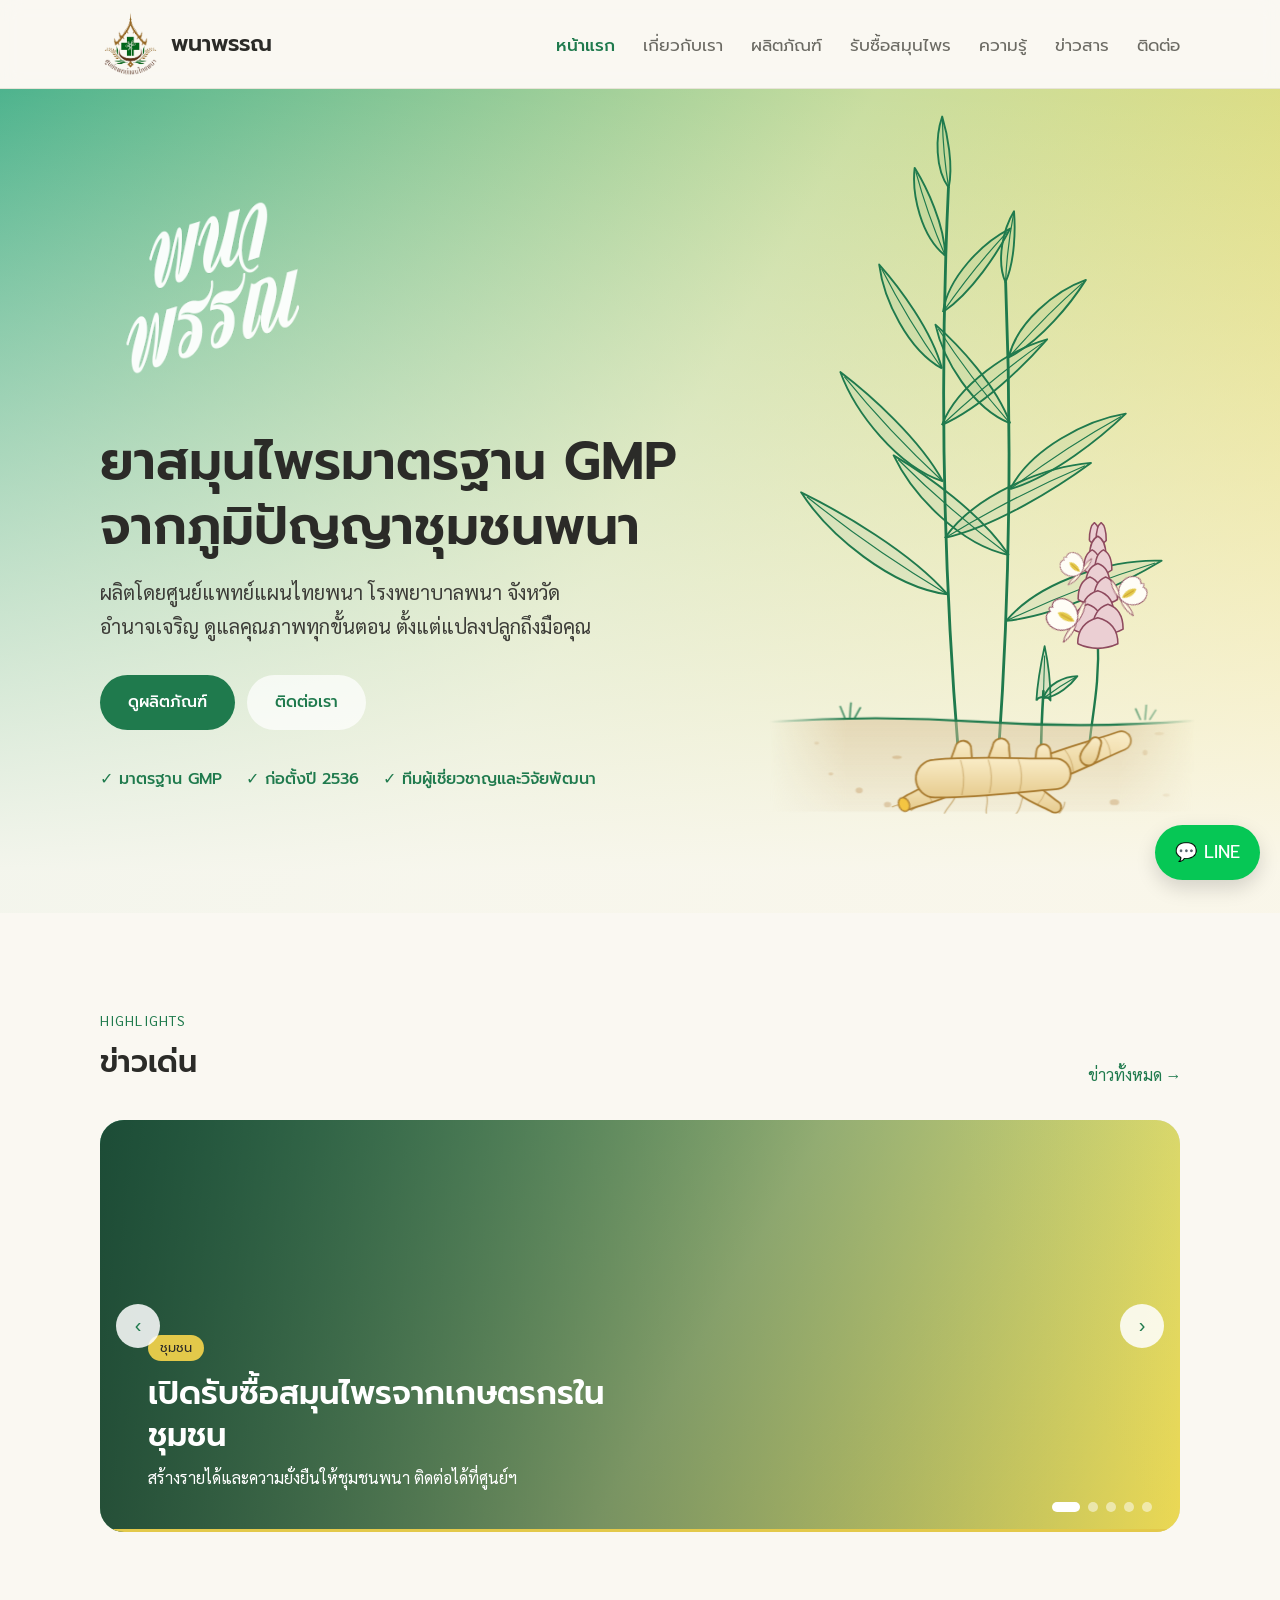
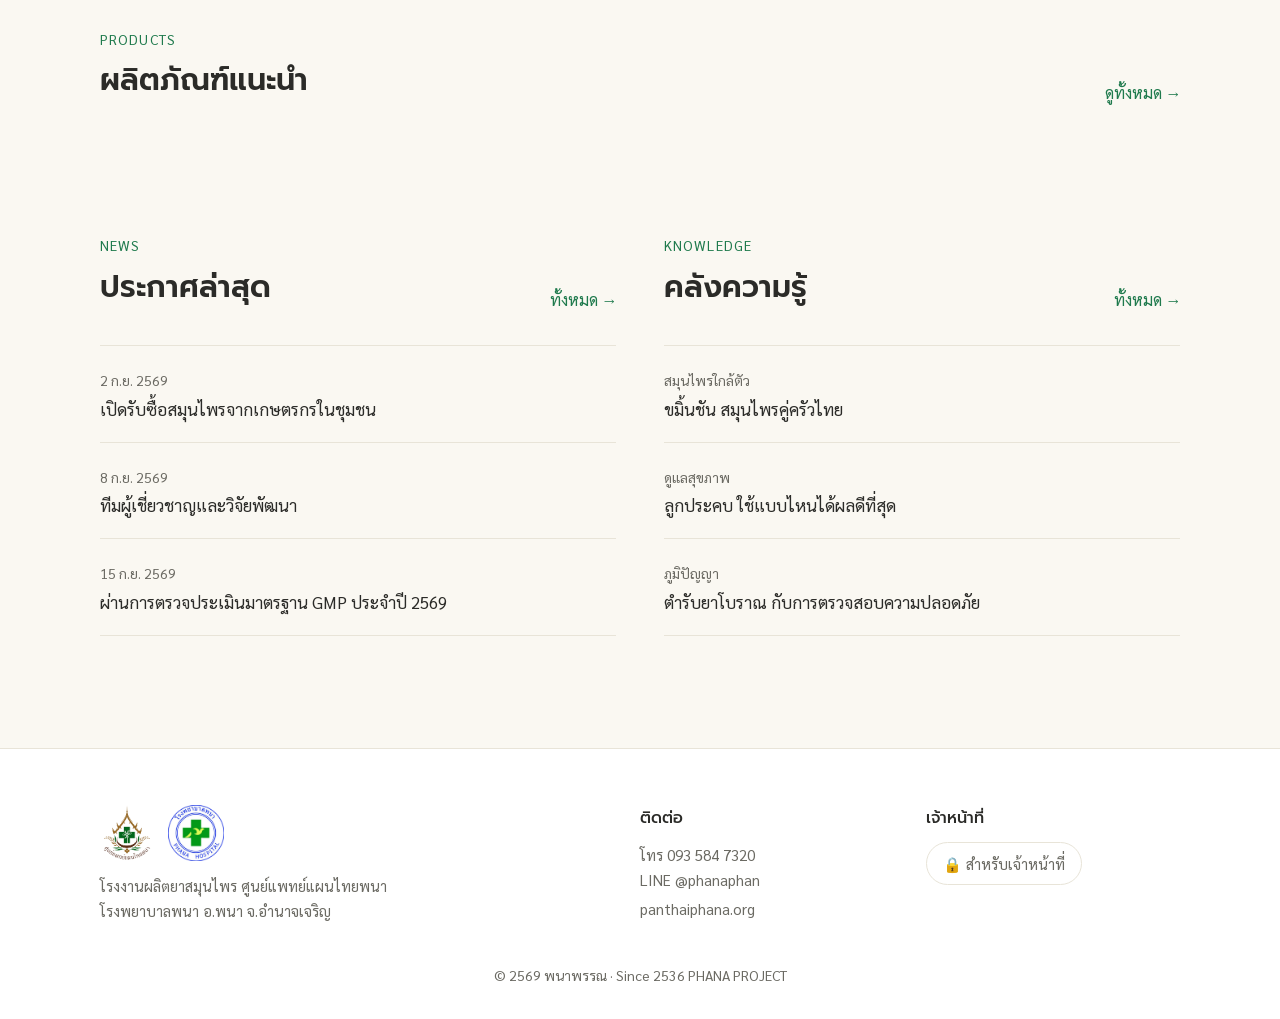
==== index.html @ 1cdf8885 "Farmers page: printable A4 sheet for wanted quantities New wants-sheet.html, linked from the demand " ====
<!doctype html>
<html lang="th">
<head>
<meta charset="utf-8">
<meta name="viewport" content="width=device-width, initial-scale=1">
<title>พนาพรรณ</title>
<meta name="description" content="โรงงานผลิตยาสมุนไพร ศูนย์แพทย์แผนไทยพนา โรงพยาบาลพนา">
<link rel="icon" href="assets/logo-center.png">
<link rel="preconnect" href="https://fonts.googleapis.com">
<link rel="preconnect" href="https://fonts.gstatic.com" crossorigin>
<link href="https://fonts.googleapis.com/css2?family=Prompt:wght@400;500;600&family=Sarabun:wght@400;500&display=swap" rel="stylesheet">
<link rel="stylesheet" href="assets/style.css?v=20261002k">
</head>
<body data-page="index">
<div id="site-header"></div>

<main>
<div class="hero">
  <div class="leaves" id="leaves"></div>
  <div class="wrap">
    <img class="script" src="assets/phanaphan-script.png" alt="พนาพรรณ">
    <h1>ยาสมุนไพร<span class="nw">มาตรฐาน GMP</span><br>จากภูมิปัญญา<span class="nw">ชุมชนพนา</span></h1>
    <p>ผลิตโดยศูนย์แพทย์แผนไทยพนา โรงพยาบาลพนา จังหวัดอำนาจเจริญ ดูแลคุณภาพทุกขั้นตอน ตั้งแต่แปลงปลูกถึงมือคุณ</p>
    <div class="actions">
      <a class="btn btn-primary" href="products.html">ดูผลิตภัณฑ์</a>
      <a class="btn btn-ghost" href="contact.html">ติดต่อเรา</a>
    </div>
    <ul class="badges">
      <li>✓ มาตรฐาน GMP</li>
      <li>✓ ก่อตั้งปี 2536</li>
      <li>✓ ทีมผู้เชี่ยวชาญและวิจัยพัฒนา</li>
    </ul>
  </div>
</div>

<div class="wrap">
  <section class="reveal">
    <div class="head">
      <div><div class="eyebrow">HIGHLIGHTS</div><h2>ข่าวเด่น</h2></div>
      <a href="news.html">ข่าวทั้งหมด →</a>
    </div>
    <div class="slider" id="slider">
      <button class="s-nav s-prev" aria-label="ก่อนหน้า">‹</button>
      <button class="s-nav s-next" aria-label="ถัดไป">›</button>
      <div class="dots"></div>
      <div class="progress"></div>
    </div>
  </section>

  <section class="reveal">
    <div class="head">
      <div><div class="eyebrow">PRODUCTS</div><h2>ผลิตภัณฑ์แนะนำ</h2></div>
      <a href="products.html">ดูทั้งหมด →</a>
    </div>
    <div class="grid" id="featured"></div>
  </section>

  <section class="reveal">
    <div class="two">
      <div>
        <div class="head"><div><div class="eyebrow">NEWS</div><h2>ประกาศล่าสุด</h2></div><a href="news.html">ทั้งหมด →</a></div>
        <ul class="list" id="home-news"></ul>
      </div>
      <div>
        <div class="head"><div><div class="eyebrow">KNOWLEDGE</div><h2>คลังความรู้</h2></div><a href="knowledge.html">ทั้งหมด →</a></div>
        <ul class="list" id="home-knowledge"></ul>
      </div>
    </div>
  </section>
</div>
</main>

<div id="site-footer"></div>
<script src="assets/data.js?v=20261002k"></script>
<script src="assets/plai.js?v=20261002k"></script>
<script src="assets/main.js?v=20261002k"></script>
</body>
</html>
---- assets/style.css ----
:root {
  --bg: #FAF8F2;
  --surface: #FFFFFF;
  --text: #2B2B28;
  --muted: #6B6A63;
  --green: #1F7A4D;
  --green-soft: #E6F1EA;
  --gold: #E3C94A;
  --line: #E8E4D8;
  --radius: 16px;
}
* { box-sizing: border-box; }
html { scroll-behavior: smooth; }
body {
  margin: 0; background: var(--bg); color: var(--text);
  font: 18px/1.7 "Sarabun", sans-serif;
}
h1, h2, h3, .brand, .btn, nav a { font-family: "Prompt", sans-serif; }
a { color: inherit; text-decoration: none; }
img { max-width: 100%; display: block; }
.wrap { max-width: 1120px; margin: 0 auto; padding: 0 20px; }

/* Header */
header {
  position: sticky; top: 0; z-index: 20;
  background: rgba(250, 248, 242, .85); backdrop-filter: blur(10px);
  border-bottom: 1px solid var(--line);
}
.bar { display: flex; align-items: center; justify-content: space-between; height: 88px; }
.brand { display: flex; align-items: center; gap: 10px; font-weight: 600; font-size: 22px; }
.brand img { height: 64px; width: auto; }
nav ul { display: flex; gap: 28px; list-style: none; margin: 0; padding: 0; }
nav a { font-size: 17px; color: var(--muted); transition: color .2s; }
nav a:hover { color: var(--green); }
.menu-btn { display: none; background: none; border: 0; font-size: 26px; cursor: pointer; color: var(--text); }

/* Hero */
.hero {
  position: relative; overflow: hidden;
  background: linear-gradient(120deg, #2FA67A 0%, #BFD78E 50%, #EFD84E 100%);
}
.hero::after {
  content: ""; position: absolute; inset: 0;
  background: linear-gradient(180deg, rgba(255,255,255,.15), rgba(250,248,242,.95) 95%);
}
.hero .wrap { position: relative; z-index: 2; padding-top: 96px; padding-bottom: 120px; }
.script { width: 220px; filter: invert(1) brightness(2); opacity: .95; margin-bottom: 24px; }
.hero h1 { font-size: clamp(32px, 5vw, 52px); line-height: 1.25; margin: 0 0 16px; font-weight: 600; }
.hero p { font-size: 20px; color: #3D3D38; max-width: 520px; margin: 0 0 32px; }
.actions { display: flex; gap: 12px; flex-wrap: wrap; }
.btn {
  display: inline-block; padding: 14px 28px; border-radius: 999px;
  font-size: 16px; font-weight: 500; transition: transform .2s, box-shadow .2s;
}
.btn:hover { transform: translateY(-2px); box-shadow: 0 8px 20px rgba(31,122,77,.2); }
.btn-primary { background: var(--green); color: #fff; }
.btn-ghost { background: rgba(255,255,255,.7); color: var(--green); }

.badges { list-style: none; display: flex; flex-wrap: wrap; gap: 10px 24px; margin: 36px 0 0; padding: 0; color: var(--green); font-family: "Prompt", sans-serif; font-weight: 500; font-size: 16px; }

/* Growing plai plant */
.leaves { position: absolute; z-index: 1; pointer-events: none; right: 3%; bottom: 0; top: 4%; width: min(46%, 520px); }
.leaves svg { width: 100%; height: 100%; overflow: visible; }
.draw path, .draw ellipse { stroke-dasharray: 1; stroke-dashoffset: 1; animation: draw var(--t) ease-out var(--d) forwards; }
.leafy path:first-child { fill-opacity: 0; animation: draw var(--t) ease-out var(--d) forwards, fillin .8s ease var(--d) forwards; }
.draw ellipse { fill-opacity: 0; animation: draw var(--t) ease-out var(--d) forwards, fillin .6s ease calc(var(--d) + .3s) forwards; }
.bloom { opacity: 0; transform-box: fill-box; transform-origin: 50% 100%; animation: bloom var(--t) cubic-bezier(.3,1.6,.5,1) var(--d) forwards; }
.fade { opacity: 0; animation: fadein var(--t) ease var(--d) forwards; }
@keyframes fadein { to { opacity: 1; } }
@keyframes draw { to { stroke-dashoffset: 0; } }
@keyframes fillin { to { fill-opacity: 1; } }
@keyframes bloom { from { opacity: 0; transform: scale(.2); } to { opacity: 1; transform: scale(1); } }
.sway { transform-box: fill-box; transform-origin: 50% 100%; animation: sway 6s ease-in-out 7.5s infinite; }
@keyframes sway { 0%, 100% { transform: rotate(0deg); } 50% { transform: rotate(1.4deg); } }
.falling path { opacity: 0; transform-box: fill-box; transform-origin: center; animation: fall 12s ease-in var(--dly) infinite; }
@keyframes fall {
  0% { opacity: 0; transform: translate(200px, 160px) rotate(0deg); }
  8% { opacity: 1; }
  55% { opacity: .9; }
  65%, 100% { opacity: 0; transform: translate(calc(200px + var(--x)), 530px) rotate(220deg); }
}
.hero .leaves { top: 2%; bottom: 12%; }
.page-hero .leaves { top: 8%; bottom: 0; width: 220px; right: 4%; }

/* Sections */
section { padding: 96px 0 0; }
.head { display: flex; justify-content: space-between; align-items: end; margin-bottom: 32px; gap: 16px; }
.head h2 { font-size: 30px; margin: 0; font-weight: 600; }
.head a { color: var(--green); font-size: 16px; white-space: nowrap; }
.eyebrow { color: var(--green); font-size: 14px; letter-spacing: .08em; margin-bottom: 4px; }
.period { display: flex; flex-wrap: wrap; gap: 8px; margin-top: 14px; font-family: "Prompt", sans-serif; }
.period span { padding: 6px 18px; border-radius: 999px; font-size: 17px; font-weight: 500; }
.period span:empty { display: none; }
.period .yr { background: var(--green); color: #fff; box-shadow: 0 4px 12px rgba(31,122,77,.22); }
.period .upd { background: #FBF3CC; color: #5A4D0C; }

.grid { display: grid; grid-template-columns: repeat(3, 1fr); gap: 24px; }
.card {
  background: var(--surface); border: 1px solid var(--line); border-radius: var(--radius);
  overflow: hidden; transition: transform .25s, box-shadow .25s;
}
.card:hover { transform: translateY(-4px); box-shadow: 0 16px 32px rgba(0,0,0,.06); }
.thumb { aspect-ratio: 4/3; display: grid; place-items: center; font-size: 56px; }
.card .body { padding: 20px 22px 24px; }
.tag { font-size: 13px; color: var(--green); background: var(--green-soft); padding: 2px 10px; border-radius: 999px; }
.card h3 { font-size: 19px; margin: 10px 0 4px; font-weight: 500; }
.card p { margin: 0; color: var(--muted); font-size: 16px; }
.price { margin-top: 12px; font-family: "Prompt", sans-serif; color: var(--green); font-size: 20px; font-weight: 600; }

.two { display: grid; grid-template-columns: 1fr 1fr; gap: 48px; }
.list { list-style: none; margin: 0; padding: 0; }
.list li { padding: 18px 0; border-bottom: 1px solid var(--line); }
.list li:first-child { border-top: 1px solid var(--line); }
.list small { color: var(--muted); font-size: 14px; }
.list a { display: block; font-size: 17px; transition: color .2s; }
.list a:hover { color: var(--green); }

/* Footer */
footer { margin-top: 112px; background: var(--surface); border-top: 1px solid var(--line); padding: 56px 0 32px; }
.foot { display: grid; grid-template-columns: 2fr 1fr 1fr; gap: 32px; }
.foot .logos { display: flex; gap: 14px; align-items: center; margin-bottom: 12px; }
.foot .logos img { height: 56px; width: auto; }
.foot h4 { font-family: "Prompt", sans-serif; font-weight: 500; margin: 0 0 10px; font-size: 16px; }
.foot p, .foot a { color: var(--muted); font-size: 15px; margin: 0; }
.staff { display: inline-block; margin-top: 10px; padding: 8px 16px; border: 1px solid var(--line); border-radius: 999px; }
.staff:hover { border-color: var(--green); color: var(--green); }
.copy { margin-top: 40px; font-size: 14px; color: var(--muted); text-align: center; }

.line-fab {
  position: fixed; right: 20px; bottom: 20px; z-index: 30;
  background: #06C755; color: #fff; font-family: "Prompt", sans-serif;
  padding: 12px 20px; border-radius: 999px; box-shadow: 0 8px 20px rgba(0,0,0,.15);
}

header.scrolled { box-shadow: 0 4px 20px rgba(0,0,0,.06); }

/* News slider */
.slider { position: relative; border-radius: 24px; overflow: hidden; aspect-ratio: 21/8; min-height: 320px; background: #ddd; }
.slide {
  position: absolute; inset: 0; opacity: 0; transition: opacity .9s ease;
  background-size: cover; background-position: center; display: flex; align-items: flex-end;
}
.slide.active { opacity: 1; }
.slide.active .bg { transform: scale(1.08); }
.slide .bg { position: absolute; inset: 0; background-size: cover; background-position: center; transition: transform 7s ease-out; }
.slide::after { content: ""; position: absolute; inset: 0; background: linear-gradient(90deg, rgba(20,50,35,.78) 0%, rgba(20,50,35,.35) 55%, transparent 100%); }
.slide .txt { position: relative; z-index: 2; color: #fff; padding: 40px 48px; max-width: 560px; }
/* Slide with a photo: the whole photo is shown (never cropped) on the right,
   over a blurred copy of itself that fills the rest of the banner. */
.slide.has-pic { background: #1E3B2C; }
.slide.has-pic .bg { inset: -40px; filter: blur(26px) brightness(.75); }
.slide.has-pic::after { background: linear-gradient(90deg, rgba(20,50,35,.82) 0%, rgba(20,50,35,.55) 38%, rgba(20,50,35,.1) 70%, transparent 100%); }
.slide .ph { position: absolute; z-index: 1; inset: 0 0 0 44%; background: center / contain no-repeat; }
.slide.has-pic .txt { max-width: 46%; }
.slide .txt > * { opacity: 0; transform: translateY(16px); transition: opacity .6s .3s, transform .6s .3s; }
.slide.active .txt > * { opacity: 1; transform: none; }
.slide .txt small { display: inline-block; background: var(--gold); color: #2B2B28; padding: 2px 12px; border-radius: 999px; font-size: 13px; font-family: "Prompt", sans-serif; }
.slide h3 { font-family: "Prompt", sans-serif; font-size: clamp(22px, 3vw, 32px); font-weight: 600; margin: 12px 0 8px; line-height: 1.3; }
.slide p { margin: 0; opacity: .9; font-size: 16px; }
.s-nav {
  position: absolute; top: 50%; transform: translateY(-50%); z-index: 3;
  width: 44px; height: 44px; border-radius: 50%; border: 0; cursor: pointer;
  background: rgba(255,255,255,.85); color: var(--green); font-size: 20px; transition: background .2s;
}
.s-nav:hover { background: #fff; }
.s-prev { left: 16px; } .s-next { right: 16px; }
.dots { position: absolute; bottom: 20px; right: 28px; z-index: 3; display: flex; gap: 8px; }
.dots button { width: 10px; height: 10px; border-radius: 999px; border: 0; background: rgba(255,255,255,.5); cursor: pointer; transition: width .3s, background .3s; padding: 0; }
.dots button.on { width: 28px; background: #fff; }
.progress { position: absolute; left: 0; bottom: 0; height: 3px; background: var(--gold); z-index: 3; width: 0; }
.progress.run { width: 100%; transition: width 6s linear; }

/* Card tilt */
.card { transform-style: preserve-3d; will-change: transform; }
.thumb span { display: inline-block; transition: transform .4s; }
.card:hover .thumb span { transform: scale(1.2) rotate(-8deg); }

/* Reveal on scroll */
.reveal { opacity: 0; transform: translateY(24px); transition: opacity .7s, transform .7s; }
.reveal.in { opacity: 1; transform: none; }

@media (max-width: 860px) {
  nav ul {
    display: none; position: absolute; top: 88px; left: 0; right: 0;
    flex-direction: column; gap: 0; background: var(--bg); border-bottom: 1px solid var(--line);
  }
  nav ul.open { display: flex; }
  nav li a { display: block; padding: 14px 20px; }
  .menu-btn { display: block; }
  .grid, .two, .foot { grid-template-columns: 1fr; }
  .slider { aspect-ratio: auto; height: 380px; }
  .slide .txt { padding: 28px 24px 56px; }
  .slider:has(.has-pic) { height: 480px; }
  .slide .ph { inset: 0 0 46% 0; }
  .slide.has-pic .txt { max-width: none; }
  .slide.has-pic::after { background: linear-gradient(0deg, rgba(20,50,35,.9) 0%, rgba(20,50,35,.7) 42%, transparent 62%); }
  .s-nav { display: none; }
  .hero .wrap { padding-top: 64px; padding-bottom: 96px; }
  section { padding-top: 72px; }
}
@media (prefers-reduced-motion: reduce) {
  .draw path, .draw ellipse, .leafy path:first-child, .bloom, .sway, .fade, .falling path { animation: none; stroke-dashoffset: 0; fill-opacity: 1; opacity: 1; transform: none; }
  .falling { display: none; }
  .reveal { opacity: 1; transform: none; }
}

/* ---------- Shared additions for inner pages ---------- */
nav a.active { color: var(--green); font-weight: 500; }
main { min-height: 50vh; }

.page-hero {
  position: relative; overflow: hidden;
  background: linear-gradient(120deg, #2FA67A 0%, #BFD78E 55%, #EFD84E 100%);
}
.page-hero::after { content: ""; position: absolute; inset: 0; background: linear-gradient(180deg, rgba(255,255,255,.2), rgba(250,248,242,.96) 100%); }
.page-hero .wrap { position: relative; z-index: 2; padding: 72px 20px 56px; }
.page-hero h1 { font-size: clamp(30px, 4.5vw, 44px); margin: 4px 0 8px; font-weight: 600; }
.page-hero p { margin: 0; color: #3D3D38; max-width: 620px; font-size: 19px; }
.crumb { font-size: 15px; color: var(--green); }
.crumb a:hover { text-decoration: underline; }

/* Filters */
.tools { display: flex; flex-wrap: wrap; gap: 12px; align-items: center; justify-content: space-between; margin-bottom: 28px; }
.chips { display: flex; flex-wrap: wrap; gap: 8px; }
.chip {
  border: 1px solid var(--line); background: var(--surface); color: var(--text);
  padding: 8px 18px; border-radius: 999px; font: 500 15px "Prompt", sans-serif; cursor: pointer; transition: all .2s;
}
.chip:hover { border-color: var(--green); color: var(--green); }
.chip.on { background: var(--green); border-color: var(--green); color: #fff; }
.search {
  flex: 0 1 300px; border: 1px solid var(--line); background: var(--surface); border-radius: 999px;
  padding: 10px 18px; font: 16px "Sarabun", sans-serif; color: var(--text); outline: none;
}
.search:focus { border-color: var(--green); box-shadow: 0 0 0 3px var(--green-soft); }
.empty { text-align: center; color: var(--muted); padding: 48px 0; }
.card { cursor: pointer; }
.card .more { margin-top: 10px; font-size: 15px; color: var(--green); font-family: "Prompt", sans-serif; }
.row-between { display: flex; justify-content: space-between; align-items: end; }

/* Modal */
.modal { position: fixed; inset: 0; z-index: 50; display: grid; place-items: center; padding: 20px; background: rgba(20,30,25,.45); opacity: 0; pointer-events: none; transition: opacity .25s; }
.modal.open { opacity: 1; pointer-events: auto; }
.modal .box { background: var(--surface); border-radius: 20px; max-width: 560px; width: 100%; max-height: 90vh; overflow: auto; transform: translateY(20px) scale(.97); transition: transform .3s; }
.modal.open .box { transform: none; }
.modal .thumb { aspect-ratio: 16/7; font-size: 72px; }
.modal .body { padding: 24px 28px 28px; }
.modal h3 { font-size: 26px; margin: 10px 0 4px; }
.modal dl { margin: 18px 0 0; }
.modal dt { font-family: "Prompt", sans-serif; font-weight: 500; color: var(--green); font-size: 15px; margin-top: 14px; }
.modal dd { margin: 2px 0 0; font-size: 16px; }
.modal .box { position: relative; }
.modal .close { position: absolute; top: 12px; right: 12px; z-index: 1; width: 40px; height: 40px; border-radius: 50%; border: 0; background: rgba(255,255,255,.9); font-size: 20px; cursor: pointer; }

/* News / article cards */
.post { display: grid; grid-template-columns: 200px 1fr; gap: 24px; padding: 24px 0; border-bottom: 1px solid var(--line); }
.post:first-child { border-top: 1px solid var(--line); }
.post .pic { border-radius: 12px; aspect-ratio: 4/3; background-size: cover; background-position: center; display: grid; place-items: center; font-size: 44px; }
.post h3 { font-family: "Prompt", sans-serif; font-weight: 500; font-size: 21px; margin: 6px 0; line-height: 1.4; transition: color .2s; }
.post:hover h3 { color: var(--green); }
.post p { margin: 0; color: var(--muted); font-size: 16px; }
.meta { font-size: 14px; color: var(--muted); display: flex; gap: 10px; align-items: center; flex-wrap: wrap; }

.article { max-width: 720px; margin: 0 auto; }
.article .cover { border-radius: 20px; aspect-ratio: 16/8; background-size: cover; background-position: center; margin-bottom: 32px; display: grid; place-items: center; font-size: 80px; }
.article p { font-size: 19px; margin: 0 0 20px; }
.article .gallery { margin-bottom: 32px; }

/* Picture sets (news, articles, history): 1, 2 or 3 pictures */
.gallery { display: grid; gap: 10px; grid-template-columns: repeat(var(--n, 1), minmax(0, 1fr)); }
.gallery.g2 { --n: 2; }
.gallery.g3 { --n: 3; }
.gallery a { position: relative; aspect-ratio: 3/2; overflow: hidden; border-radius: 14px; background: #E9E6DC center / cover; cursor: zoom-in; box-shadow: 0 4px 16px rgba(0,0,0,.06); }
.gallery a::before { content: ""; position: absolute; inset: -30px; background: inherit; filter: blur(22px) brightness(.9); }
.gallery img { position: relative; width: 100%; height: 100%; object-fit: contain; }
.back { display: inline-block; margin-top: 24px; color: var(--green); font-family: "Prompt", sans-serif; }

/* About */
.lead { font-size: 21px; max-width: 760px; }
.values { display: grid; grid-template-columns: repeat(3, 1fr); gap: 24px; }
.value { background: var(--surface); border: 1px solid var(--line); border-radius: var(--radius); padding: 28px; }
.value .ic { width: 52px; height: 52px; border-radius: 14px; background: var(--green-soft); display: grid; place-items: center; font-size: 26px; margin-bottom: 14px; }
.value h3 { font-size: 20px; margin: 0 0 6px; font-weight: 500; }
.value p { margin: 0; color: var(--muted); font-size: 16px; }
.timeline { list-style: none; margin: 0; padding: 0 0 0 28px; border-left: 2px solid var(--green-soft); }
.timeline li { position: relative; padding: 0 0 36px 8px; display: grid; grid-template-columns: 260px minmax(0, 1fr); gap: 4px 36px; align-items: start; }
.timeline li::before { content: ""; position: absolute; left: -37px; top: 6px; width: 16px; height: 16px; border-radius: 50%; background: var(--surface); border: 3px solid var(--green); }
.timeline b { font-family: "Prompt", sans-serif; color: var(--green); font-size: 20px; line-height: 1.45; }
.timeline p { margin: 2px 0 0; }
.timeline .gallery { margin-top: 14px; }
.timeline .gallery.g1 { max-width: 460px; }
.split { display: grid; grid-template-columns: 1fr 1fr; gap: 48px; align-items: center; }
.split img { border-radius: 20px; }

/* Contact */
.contact-grid { display: grid; grid-template-columns: repeat(2, 1fr); gap: 20px; }
.info { background: var(--surface); border: 1px solid var(--line); border-radius: var(--radius); padding: 24px; display: flex; gap: 16px; align-items: flex-start; transition: border-color .2s, transform .2s; }
a.info:hover { border-color: var(--green); transform: translateY(-2px); }
.info .ic { flex: none; width: 48px; height: 48px; border-radius: 12px; background: var(--green-soft); display: grid; place-items: center; font-size: 22px; }
.info h3 { margin: 0 0 2px; font-size: 17px; font-weight: 500; }
.info p { margin: 0; color: var(--muted); font-size: 16px; }
.map { width: 100%; height: 380px; border: 0; border-radius: 20px; margin-top: 24px; background: var(--line); }

@media (max-width: 860px) {
  .values, .contact-grid, .split, .timeline li { grid-template-columns: 1fr; }
  .gallery.g3 { --n: 2; }
  .gallery.g3 a:first-child { grid-column: 1 / -1; }
  .post { grid-template-columns: 110px 1fr; gap: 16px; }
  .post h3 { font-size: 18px; }
  .post p { display: none; }
  .search { flex: 1 1 100%; }
  .page-hero .wrap { padding: 48px 20px 40px; }
}
.page-hero + .wrap > section:first-child { padding-top: 48px; }
.nw { white-space: nowrap; }
@media (max-width: 860px) {
  .line-fab { width: 56px; height: 56px; padding: 0; display: grid; place-items: center; font-size: 26px; right: 16px; bottom: 88px; }
  .line-fab span { display: none; }
}
@media (max-width: 860px) {
  .hero .leaves { width: 75%; right: -14%; opacity: .3; }
  .page-hero .leaves { width: 130px; right: 0; opacity: .5; }
}

/* Farmers page */
.updated { margin-top: 16px; display: inline-block; background: rgba(255,255,255,.75); padding: 6px 16px; border-radius: 999px; font-size: 15px; color: var(--green); }
.chip small { font-size: 12px; opacity: .8; }
.only-open { display: inline-flex; gap: 8px; align-items: center; margin: -12px 0 16px; font-size: 16px; color: var(--muted); cursor: pointer; }
.only-open input { width: 18px; height: 18px; accent-color: var(--green); }
.table-wrap { background: var(--surface); border: 1px solid var(--line); border-radius: var(--radius); overflow: hidden; }
.herbs { width: 100%; border-collapse: collapse; font-size: 16px; }
.herbs th { background: var(--green-soft); color: var(--green); font: 500 15px "Prompt", sans-serif; text-align: left; padding: 12px 16px; }
.herbs td { padding: 11px 16px; border-top: 1px solid var(--line); }
.herbs tbody tr:hover { background: #FBFAF5; }
.herbs .num { text-align: right; font-variant-numeric: tabular-nums; }
.herbs td.a { color: var(--green); font-weight: 500; }
.herbs td:first-child { color: var(--muted); font-size: 14px; }
.herbs tr.closed td { color: #A9A79E; }
.status { font-size: 13px; padding: 2px 10px; border-radius: 999px; white-space: nowrap; }
.status.on { background: var(--green-soft); color: var(--green); }
.status.off { background: #F6E6E6; color: #A34A4A; }
.note { color: var(--muted); font-size: 15px; margin: 14px 0 0; }
.steps { list-style: none; margin: 0; padding: 0; display: grid; grid-template-columns: repeat(5, 1fr); gap: 20px; counter-reset: s; }
.steps li { background: var(--surface); border: 1px solid var(--line); border-radius: var(--radius); padding: 24px; position: relative; counter-increment: s; }
.steps li::after { content: counter(s); position: absolute; top: 18px; right: 20px; font: 600 28px "Prompt", sans-serif; color: var(--green-soft); }
.steps .ic { width: 52px; height: 52px; border-radius: 14px; background: var(--green-soft); display: grid; place-items: center; font-size: 26px; margin-bottom: 14px; }
.steps h3 { font-size: 18px; margin: 0 0 4px; font-weight: 500; }
.steps p { margin: 0; color: var(--muted); font-size: 15px; }
.checks { list-style: none; padding: 0; margin: 0; display: grid; grid-template-columns: 1fr 1fr; gap: 12px 32px; }
.checks li { padding-left: 32px; position: relative; }
.checks li::before { content: "✓"; position: absolute; left: 0; top: 1px; width: 22px; height: 22px; border-radius: 50%; background: var(--green); color: #fff; font-size: 13px; display: grid; place-items: center; }
.cta { background: linear-gradient(120deg, #2FA67A, #BFD78E 60%, #EFD84E); border-radius: 24px; padding: 40px 48px; display: flex; justify-content: space-between; align-items: center; gap: 24px; flex-wrap: wrap; }
.cta h2 { margin: 0 0 4px; font-size: 28px; }
.cta p { margin: 0; color: #3D3D38; }
.btn-line { background: #06C755; color: #fff; }

@media (max-width: 860px) {
  .steps, .checks { grid-template-columns: 1fr; }
  .cta { padding: 28px 24px; }
  .table-wrap { background: none; border: 0; overflow: visible; }
  .herbs thead { display: none; }
  .herbs, .herbs tbody { display: block; }
  .herbs tr { display: grid; grid-template-columns: 1fr 1fr 1fr; gap: 4px 12px; background: var(--surface); border: 1px solid var(--line); border-radius: var(--radius); padding: 16px; margin-bottom: 12px; }
  .herbs td { border: 0; padding: 0; }
  .herbs td.name { grid-column: 1 / 3; grid-row: 1; font: 500 18px "Prompt", sans-serif; }
  .herbs td:first-child { grid-column: 3; grid-row: 2; display: none; }
  .herbs td:nth-child(3) { display: none; }
  .herbs td:last-child { grid-column: 3; grid-row: 1; text-align: right; }
  .herbs td.num { text-align: left; margin-top: 6px; }
  .herbs td.num::before { content: attr(data-l); display: block; font-size: 13px; color: var(--muted); font-weight: 400; }
  .wants tr { grid-template-columns: 1fr auto; }
  .wants td.name { grid-column: 1; }
  .wants td.num { display: block; grid-column: 2; grid-row: 1; text-align: right; margin: 0; }
  .wants td.num::before { display: none; }
  .wants td.num.total { grid-column: 1 / -1; grid-row: 2; text-align: left; }
  .wants td.num.total:not(:empty)::before { display: inline; content: 'ต้องการทั้งปี '; font-size: inherit; color: inherit; }
  .wants td:last-child { grid-column: 1 / -1; grid-row: 3; text-align: left; }
}
.wants td.num b { color: var(--green); font-weight: 500; }
.wants td.num small, .wants td:last-child { color: var(--muted); font-size: 14px; }
.wants tr.closed td.num { color: #A9A79E; }
.wants .total, .wants td.total small { color: #A9A79E; font-size: 15px; font-weight: 400; }
.map-btn { margin-top: 24px; }

.tools-2 { align-items: center; margin: -12px 0 16px; gap: 12px; flex-wrap: wrap; }
.tools-2 .only-open { margin: 0; }
#w-section .head { flex-wrap: wrap; }
.print-link { border: 1px solid var(--line); background: var(--surface); padding: 10px 20px; font-size: 15px; }

/* Products page: featured banner + drug table */
.feature { position: relative; margin: 8px 0 -24px; background: linear-gradient(120deg, #E6F1EA, #FBF6DF); border: 1px solid var(--line); border-radius: 24px; overflow: hidden; }
.fslide { display: none; grid-template-columns: 180px 1fr; gap: 28px; align-items: center; padding: 22px 32px; }
.fslide.active { display: grid; animation: fadeIn .5s; }
@keyframes fadeIn { from { opacity: 0; } to { opacity: 1; } }
.fpic { aspect-ratio: 1; border-radius: 16px; display: grid; place-items: center; font-size: 72px; box-shadow: 0 10px 30px rgba(0,0,0,.08); }
.ftxt small { color: #9A7B12; font-family: "Prompt", sans-serif; font-size: 15px; }
.ftxt h2 { font-size: 28px; margin: 4px 0 2px; font-weight: 600; }
.ftxt .trade { color: var(--green); font-family: "Prompt", sans-serif; }
.ftxt p { color: var(--muted); margin: 6px 0 0; font-size: 16px; }
.fbuy { display: flex; align-items: center; gap: 14px; flex-wrap: wrap; margin-top: 10px; color: var(--muted); font-size: 16px; }
.fbuy .price { margin: 0; font-size: 26px; }
.fbuy .btn { margin-left: auto; }
.feature .dots { bottom: 14px; right: 24px; }
.feature .dots button { background: rgba(31,122,77,.25); }
.feature .dots button.on { background: var(--green); }
.filters { display: grid; gap: 10px; margin-bottom: 20px; }
.f-row { display: flex; gap: 12px; align-items: center; flex-wrap: wrap; }
.f-label { font-family: "Prompt", sans-serif; font-size: 15px; color: var(--muted); min-width: 72px; }
.d-tools { margin: 0 0 10px; }
.d-tools .search { flex: 1 1 320px; max-width: 460px; }
.d-count { color: var(--muted); font-size: 14px; margin-bottom: 8px; }
.drug-wrap { overflow-x: auto; -webkit-overflow-scrolling: touch; }
.drugs { border-collapse: separate; border-spacing: 0; font-size: 15px; min-width: 1500px; width: 100%; }
.drugs th { background: var(--green-soft); color: var(--green); font: 500 14px "Prompt", sans-serif; text-align: left; padding: 11px 12px; white-space: nowrap; }
.drugs td { padding: 10px 12px; border-top: 1px solid var(--line); vertical-align: top; background: var(--surface); }
.drugs tbody tr { cursor: pointer; }
.drugs tbody tr:hover td, .drugs tbody tr:focus td { background: #F4F8F2; }
.drugs tbody tr:focus { outline: none; }
.drugs .n { color: var(--muted); font-size: 13px; }
.drugs .num { text-align: right; white-space: nowrap; color: var(--green); font-weight: 500; font-variant-numeric: tabular-nums; }
.drugs .name { position: sticky; left: 0; z-index: 1; min-width: 240px; max-width: 300px; box-shadow: 1px 0 0 var(--line), 6px 0 10px -8px rgba(0,0,0,.25); }
.drugs th.name { z-index: 2; background: var(--green-soft); white-space: normal; }
.drugs td.name b { display: block; font-weight: 500; }
.drugs .code { font-size: 13px; font-variant-numeric: tabular-nums; white-space: nowrap; letter-spacing: .02em; }
.drugs .tag { font-size: 12px; white-space: nowrap; }
.dstat { display: inline-block; font-size: 12px; padding: 1px 9px; border-radius: 999px; white-space: nowrap; margin-top: 3px; font-weight: 400; }
.dstat.ok { background: var(--green-soft); color: var(--green); }
.dstat.pre { background: #FBF0D4; color: #8A6410; }
.dstat.long { background: #F6E4EA; color: #8E4A5E; }
.modal .box.wide { max-width: 720px; }
.modal .box.wide .thumb { aspect-ratio: 16/8; }
.modal .box.wide .thumb:has(span) { aspect-ratio: auto; height: 120px; font-size: 56px; }
.modal .price small { color: var(--muted); font-weight: 400; font-size: 15px; }
.badges-row { display: flex; gap: 6px; flex-wrap: wrap; align-items: center; }
.badges-row .dstat { margin: 0; font-size: 13px; padding: 2px 10px; }
.modal dl.facts { display: grid; grid-template-columns: 1fr 1fr; gap: 2px 20px; background: #FAF8F2; border-radius: 12px; padding: 4px 16px 14px; }
.modal dl.facts dt { font-size: 13px; color: var(--muted); margin-top: 10px; }
.modal dl.facts dd { font-size: 15px; word-break: break-word; }
.modal dd ul { margin: 2px 0 0; padding-left: 20px; }
.modal dd p { margin: 0; }
@media (max-width: 860px) {
  .feature { border-radius: 18px; }
  .fslide { grid-template-columns: 96px 1fr; gap: 14px; padding: 16px; align-items: start; }
  .fpic { font-size: 44px; border-radius: 12px; }
  .ftxt small { font-size: 13px; }
  .ftxt h2 { font-size: 20px; }
  .ftxt .trade, .ftxt p { font-size: 14px; }
  .ftxt p { display: -webkit-box; -webkit-line-clamp: 2; -webkit-box-orient: vertical; overflow: hidden; }
  .fbuy { gap: 8px 10px; font-size: 14px; }
  .fbuy .price { font-size: 20px; }
  .fbuy .btn { margin-left: 0; padding: 8px 16px; font-size: 14px; }
  .feature:has(.dots) .fslide { padding-bottom: 34px; }
  .f-label { min-width: 0; width: 100%; }
  .drug-wrap { background: var(--surface); border: 1px solid var(--line); overflow-x: auto; }
  .drugs { font-size: 14px; min-width: 1350px; }
  .drugs .name { min-width: 170px; max-width: 190px; }
  .modal dl.facts { grid-template-columns: 1fr; }
}
.tag.ned { background: #C62828; color: #fff; font-weight: 600; }
.drugs.few { min-width: 0; }
.drugs.few .name { max-width: none; }
.d-tools .print-link { margin-left: 0; }
.cols-pick { position: relative; margin-left: auto; }
.cols-pick summary { list-style: none; cursor: pointer; }
.cols-pick summary::-webkit-details-marker { display: none; }
.cols-pop { position: absolute; right: 0; top: calc(100% + 8px); z-index: 10; width: 260px; background: var(--surface); border: 1px solid var(--line); border-radius: 14px; box-shadow: 0 12px 30px rgba(0,0,0,.12); padding: 12px 16px; }
.cols-list label { display: flex; gap: 10px; align-items: center; padding: 4px 0; font-size: 15px; cursor: pointer; }
.cols-list input { width: 17px; height: 17px; accent-color: var(--green); }
.cols-list input:disabled + * , .cols-list label:has(input:disabled) { color: var(--muted); cursor: default; }
.cols-reset { margin-top: 8px; width: 100%; border: 1px solid var(--line); background: var(--bg); border-radius: 999px; padding: 7px; font: 500 14px "Prompt", sans-serif; color: var(--green); cursor: pointer; }
@media (max-width: 860px) { .cols-pick { margin-left: 0; } .cols-pop { left: 0; right: auto; } }

/* Pager (news / knowledge) */
.pager { display: flex; flex-wrap: wrap; gap: 6px; justify-content: center; align-items: center; margin-top: 32px; }
.pager:empty { display: none; }
.pager button { min-width: 42px; height: 42px; padding: 0 14px; border-radius: 999px; border: 1px solid var(--line); background: var(--surface); font: 500 15px "Prompt", sans-serif; color: var(--text); cursor: pointer; }
.pager button:hover:not(:disabled) { border-color: var(--green); color: var(--green); }
.pager button.on { background: var(--green); border-color: var(--green); color: #fff; }
.pager button:disabled { opacity: .4; cursor: default; }
.pager span { color: var(--muted); padding: 0 2px; }
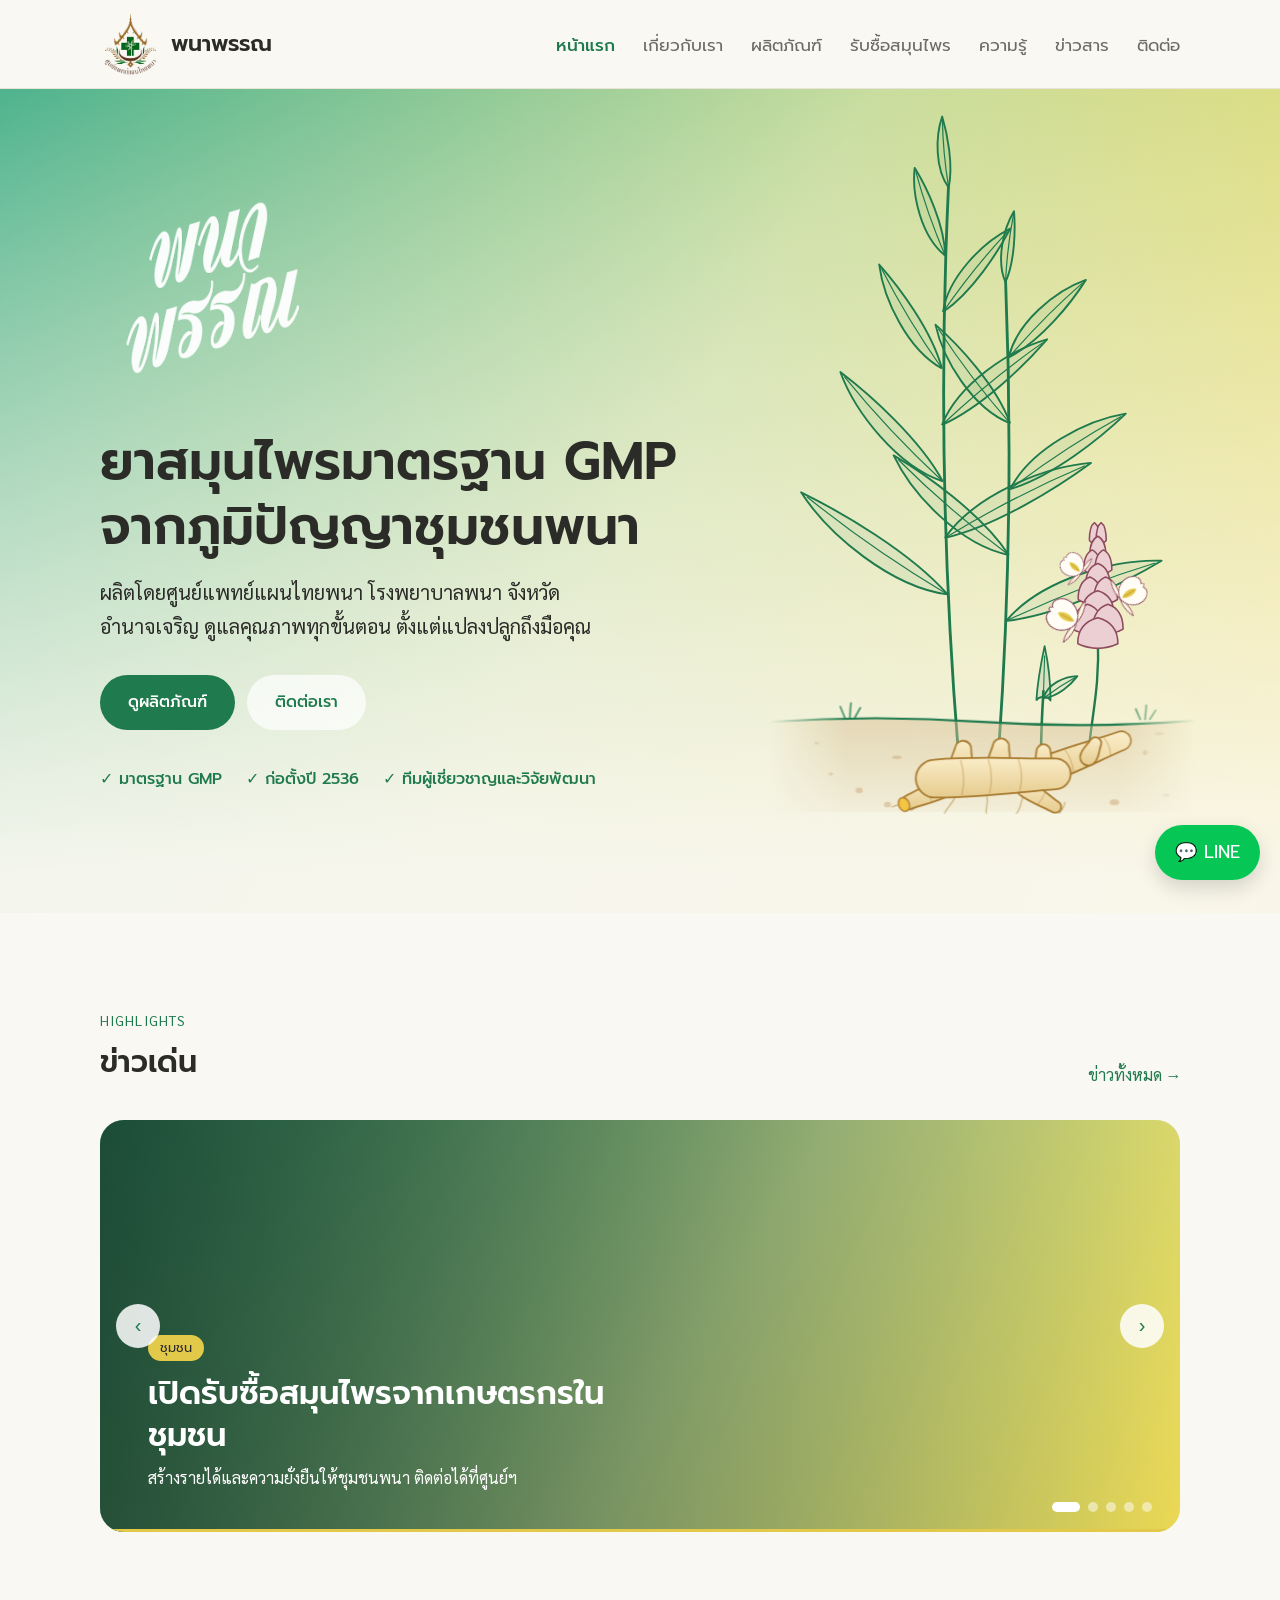
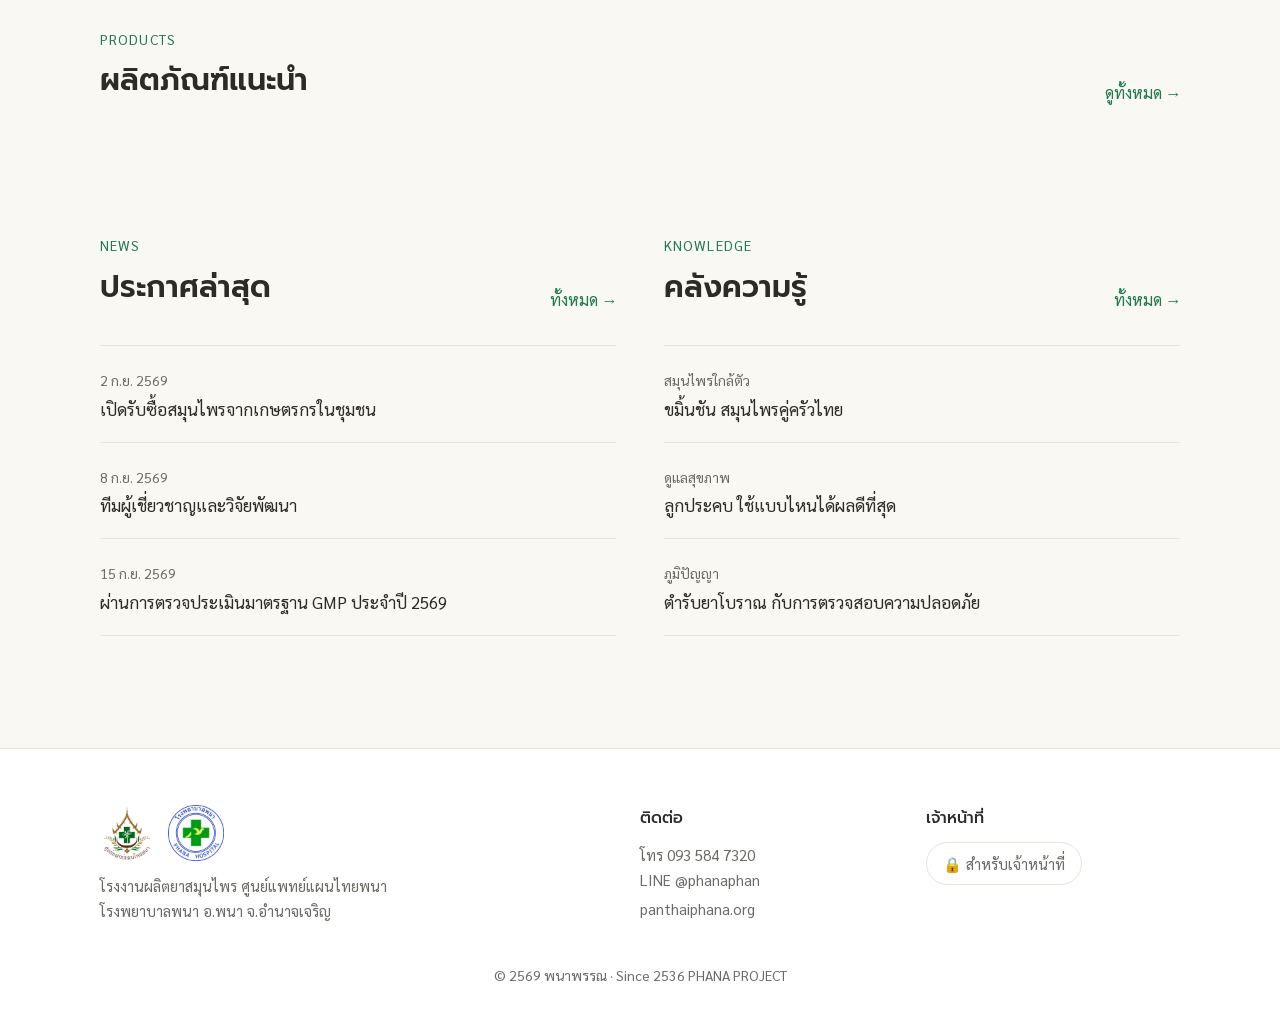
==== commit 7cfa56cf: "Accessibility and image weight: darker hero text, focus ring, menu aria-expanded, webp images Co-Aut" ====
--- a/index.html
+++ b/index.html
@@ -9,7 +9,7 @@
 <link rel="preconnect" href="https://fonts.googleapis.com">
 <link rel="preconnect" href="https://fonts.gstatic.com" crossorigin>
 <link href="https://fonts.googleapis.com/css2?family=Prompt:wght@400;500;600&family=Sarabun:wght@400;500&display=swap" rel="stylesheet">
-<link rel="stylesheet" href="assets/style.css?v=20261002k">
+<link rel="stylesheet" href="assets/style.css?v=20261104a">
 </head>
 <body data-page="index">
 <div id="site-header"></div>
@@ -71,8 +71,8 @@
 </main>
 
 <div id="site-footer"></div>
-<script src="assets/data.js?v=20261002k"></script>
-<script src="assets/plai.js?v=20261002k"></script>
-<script src="assets/main.js?v=20261002k"></script>
+<script src="assets/data.js?v=20261104a"></script>
+<script src="assets/plai.js?v=20261104a"></script>
+<script src="assets/main.js?v=20261104a"></script>
 </body>
 </html>
--- a/assets/style.css
+++ b/assets/style.css
@@ -17,6 +17,7 @@
 }
 h1, h2, h3, .brand, .btn, nav a { font-family: "Prompt", sans-serif; }
 a { color: inherit; text-decoration: none; }
+:focus-visible { outline: 3px solid var(--green); outline-offset: 3px; border-radius: 6px; }
 img { max-width: 100%; display: block; }
 .wrap { max-width: 1120px; margin: 0 auto; padding: 0 20px; }
 
@@ -46,7 +47,7 @@
 .hero .wrap { position: relative; z-index: 2; padding-top: 96px; padding-bottom: 120px; }
 .script { width: 220px; filter: invert(1) brightness(2); opacity: .95; margin-bottom: 24px; }
 .hero h1 { font-size: clamp(32px, 5vw, 52px); line-height: 1.25; margin: 0 0 16px; font-weight: 600; }
-.hero p { font-size: 20px; color: #3D3D38; max-width: 520px; margin: 0 0 32px; }
+.hero p { font-size: 20px; color: var(--text); max-width: 520px; margin: 0 0 32px; }
 .actions { display: flex; gap: 12px; flex-wrap: wrap; }
 .btn {
   display: inline-block; padding: 14px 28px; border-radius: 999px;
@@ -215,8 +216,8 @@
 .page-hero::after { content: ""; position: absolute; inset: 0; background: linear-gradient(180deg, rgba(255,255,255,.2), rgba(250,248,242,.96) 100%); }
 .page-hero .wrap { position: relative; z-index: 2; padding: 72px 20px 56px; }
 .page-hero h1 { font-size: clamp(30px, 4.5vw, 44px); margin: 4px 0 8px; font-weight: 600; }
-.page-hero p { margin: 0; color: #3D3D38; max-width: 620px; font-size: 19px; }
-.crumb { font-size: 15px; color: var(--green); }
+.page-hero p { margin: 0; color: var(--text); max-width: 620px; font-size: 19px; }
+.crumb { font-size: 15px; color: var(--text); }
 .crumb a:hover { text-decoration: underline; }
 
 /* Filters */
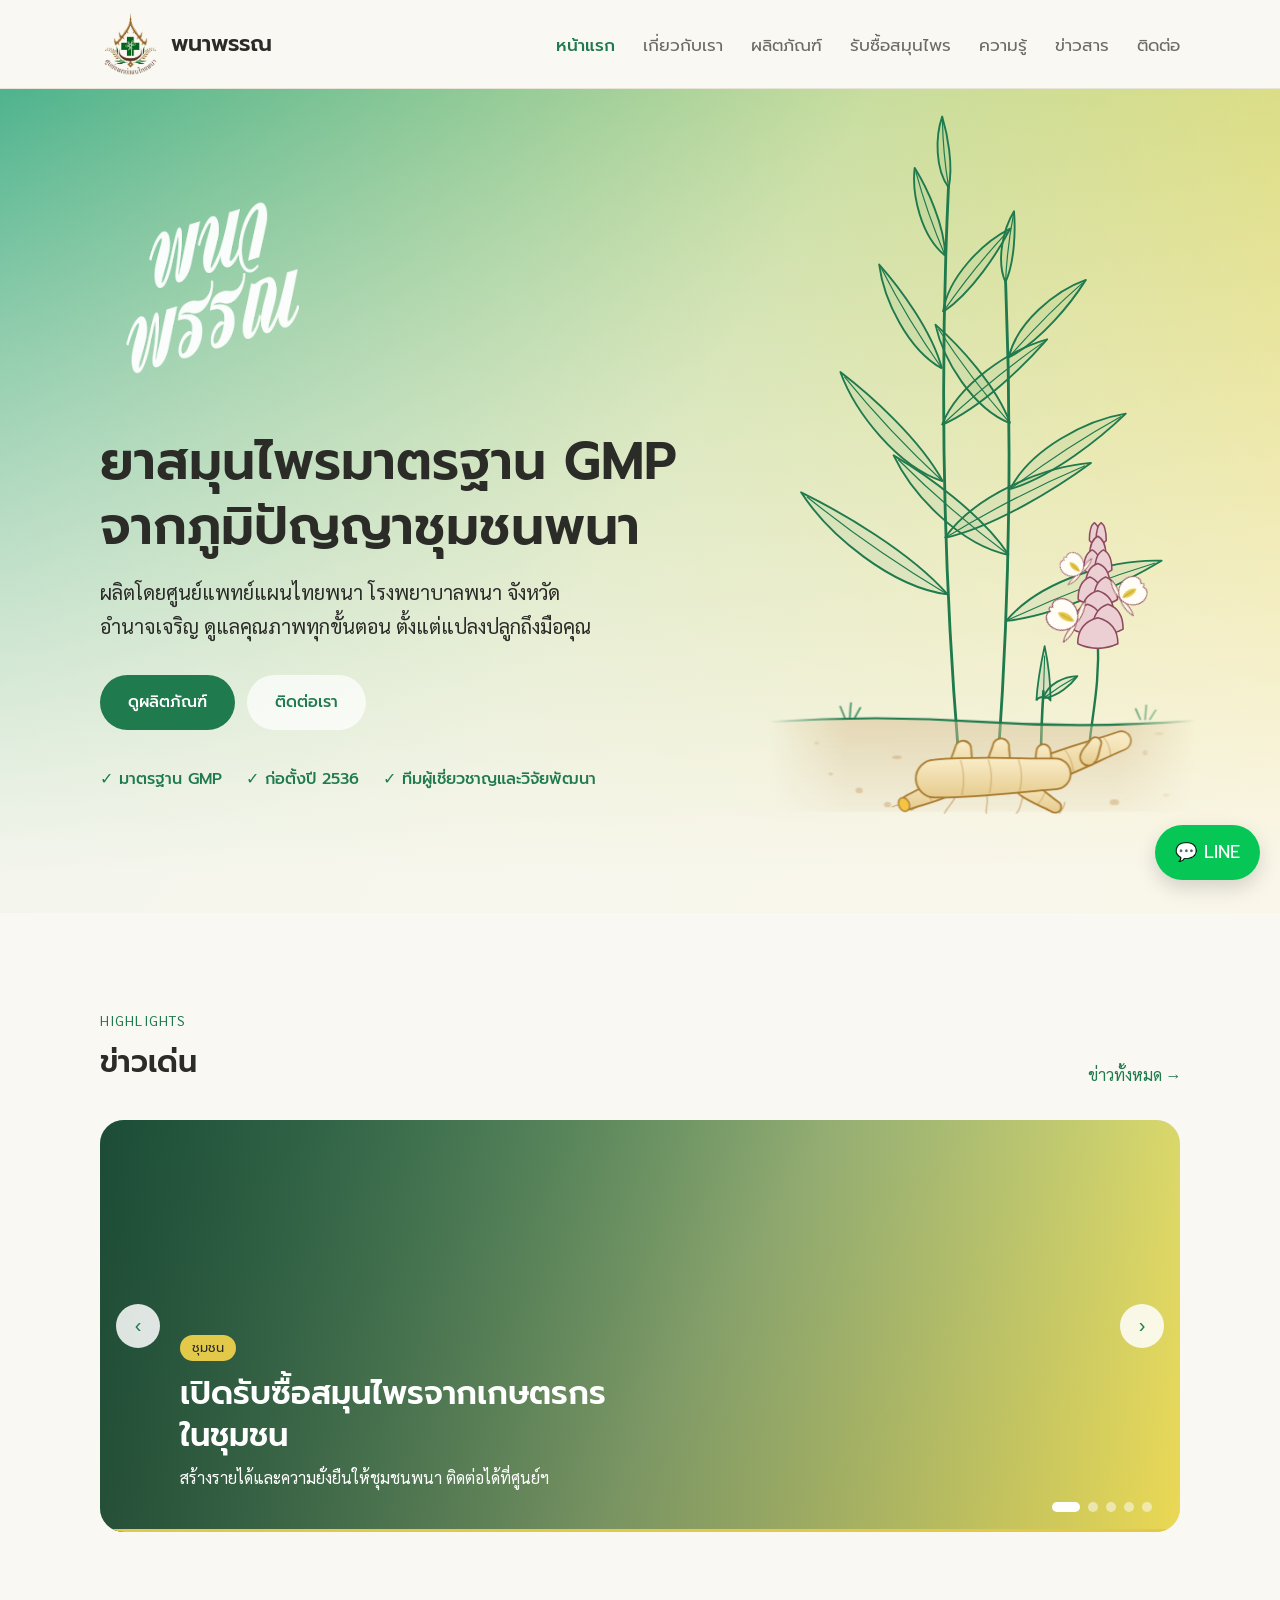
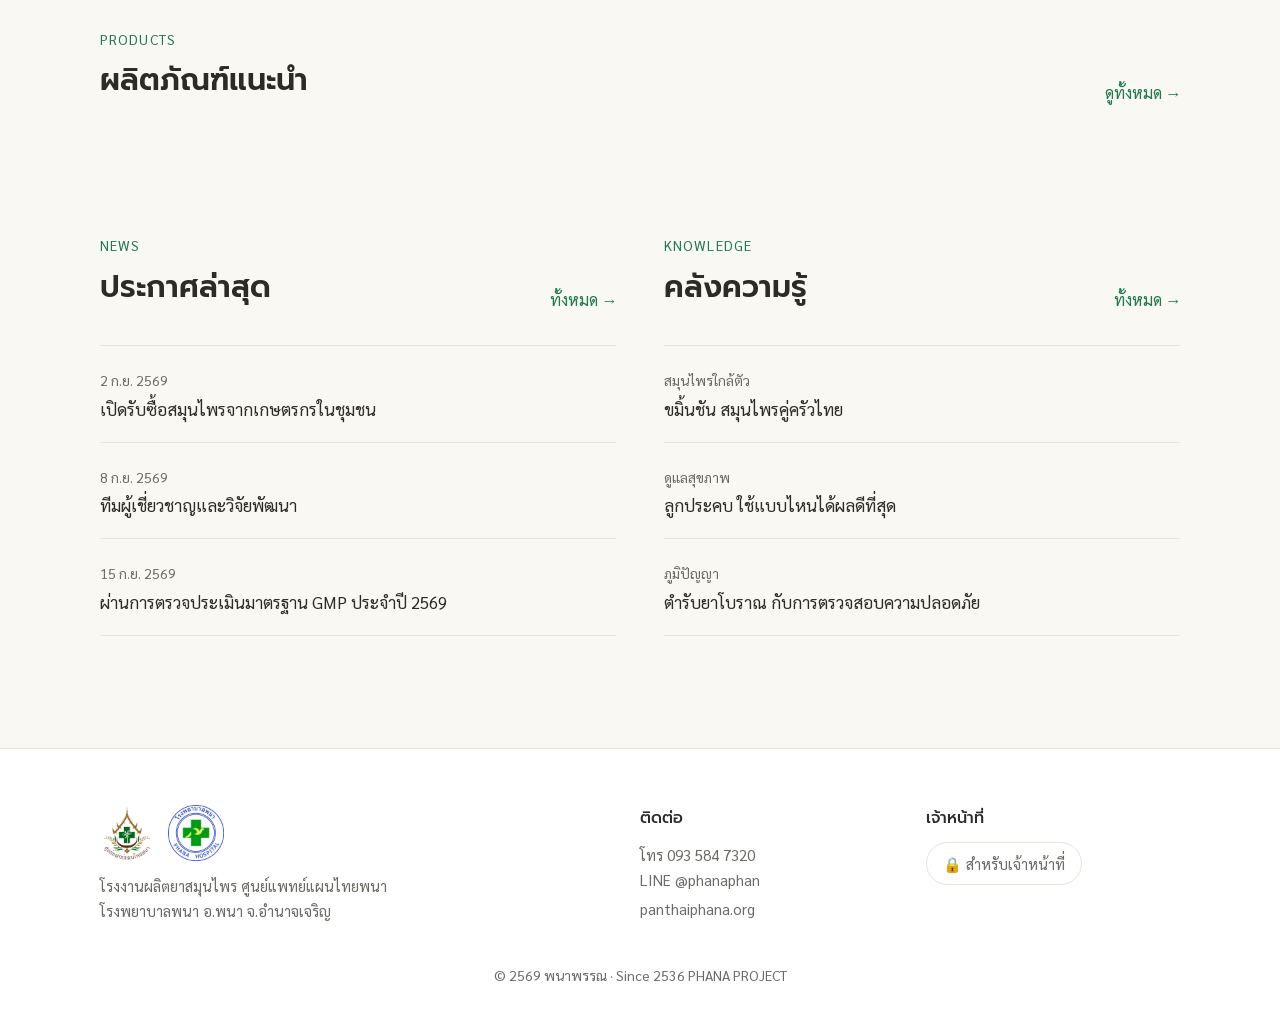
==== commit 7ea9be06: "Slider: leave room for the prev arrow so it no longer covers the headline Co-Authored-By: Claude Opu" ====
--- a/index.html
+++ b/index.html
@@ -9,7 +9,7 @@
 <link rel="preconnect" href="https://fonts.googleapis.com">
 <link rel="preconnect" href="https://fonts.gstatic.com" crossorigin>
 <link href="https://fonts.googleapis.com/css2?family=Prompt:wght@400;500;600&family=Sarabun:wght@400;500&display=swap" rel="stylesheet">
-<link rel="stylesheet" href="assets/style.css?v=20261104a">
+<link rel="stylesheet" href="assets/style.css?v=20261104b">
 </head>
 <body data-page="index">
 <div id="site-header"></div>
@@ -71,8 +71,8 @@
 </main>
 
 <div id="site-footer"></div>
-<script src="assets/data.js?v=20261104a"></script>
-<script src="assets/plai.js?v=20261104a"></script>
-<script src="assets/main.js?v=20261104a"></script>
+<script src="assets/data.js?v=20261104b"></script>
+<script src="assets/plai.js?v=20261104b"></script>
+<script src="assets/main.js?v=20261104b"></script>
 </body>
 </html>
--- a/assets/style.css
+++ b/assets/style.css
@@ -145,7 +145,7 @@
 .slide.active .bg { transform: scale(1.08); }
 .slide .bg { position: absolute; inset: 0; background-size: cover; background-position: center; transition: transform 7s ease-out; }
 .slide::after { content: ""; position: absolute; inset: 0; background: linear-gradient(90deg, rgba(20,50,35,.78) 0%, rgba(20,50,35,.35) 55%, transparent 100%); }
-.slide .txt { position: relative; z-index: 2; color: #fff; padding: 40px 48px; max-width: 560px; }
+.slide .txt { position: relative; z-index: 2; color: #fff; padding: 40px 48px 40px 80px; max-width: 560px; }
 /* Slide with a photo: the whole photo is shown (never cropped) on the right,
    over a blurred copy of itself that fills the rest of the banner. */
 .slide.has-pic { background: #1E3B2C; }
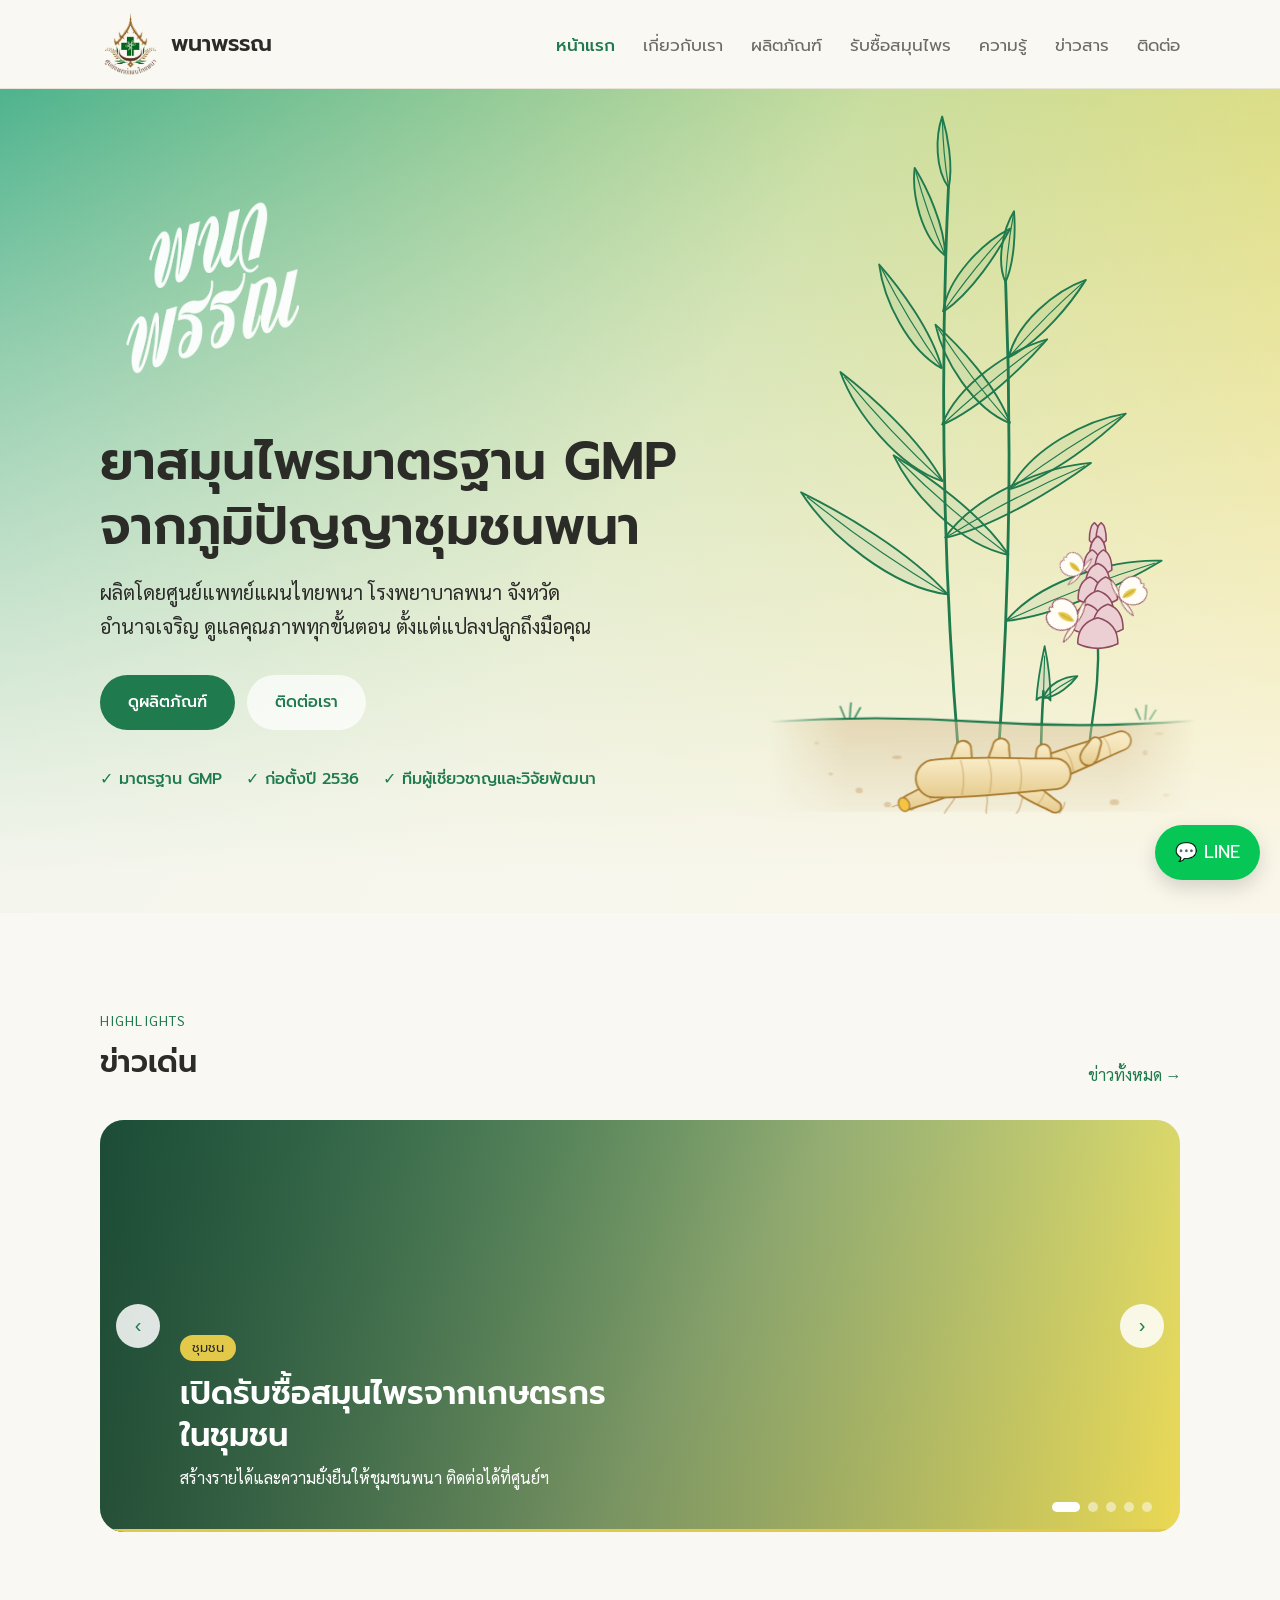
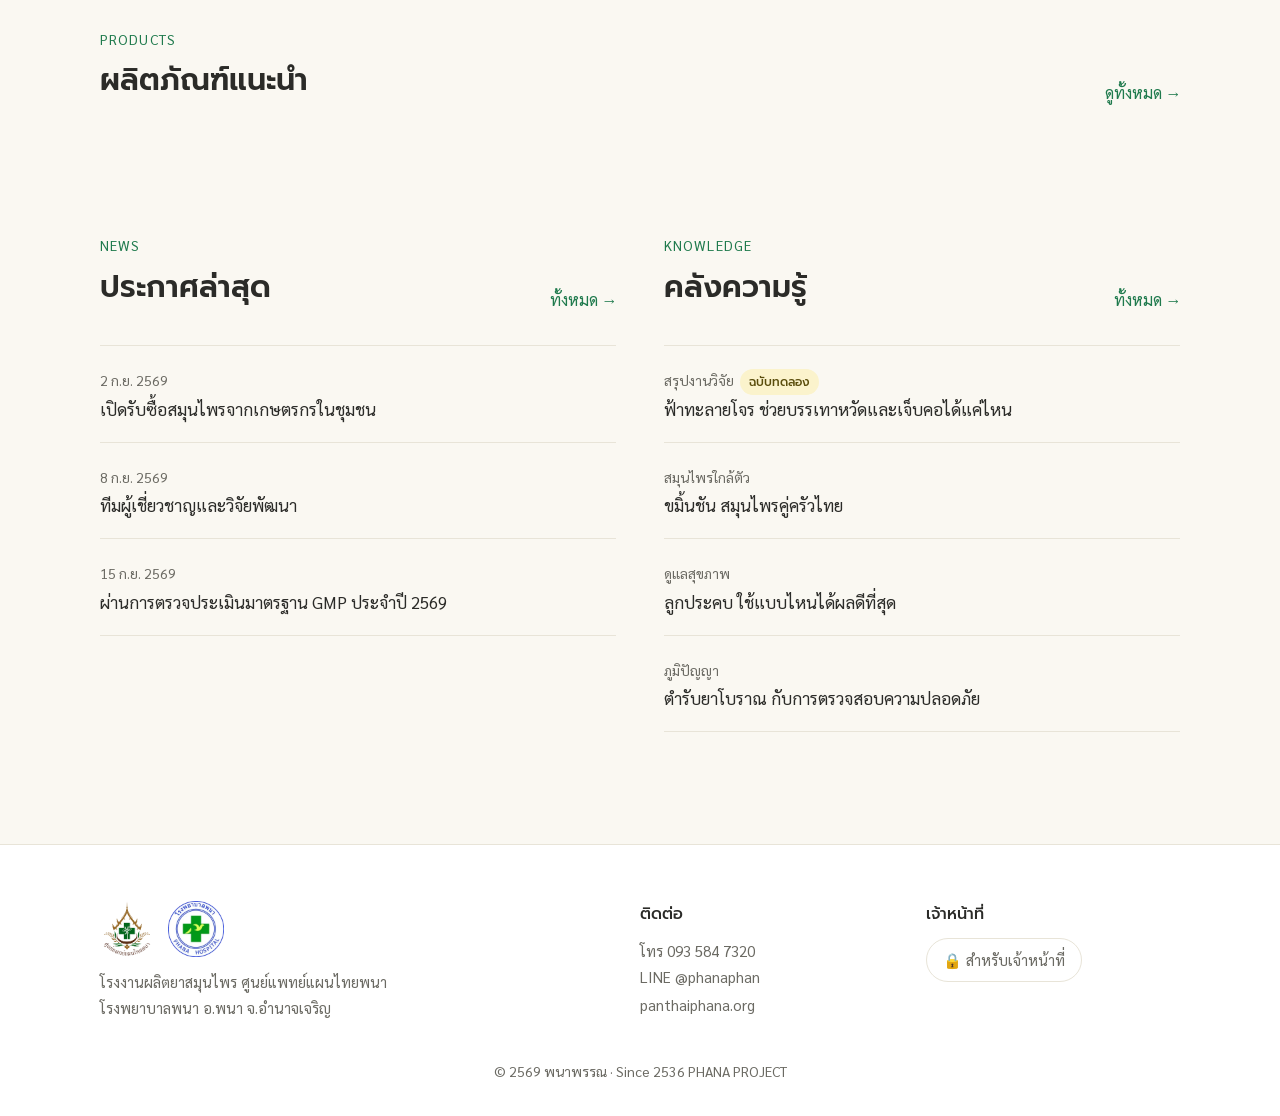
==== commit ebdc4eb8: "Knowledge: hide the articles section when no article is shown; research summaries on the home page t" ====
--- a/index.html
+++ b/index.html
@@ -9,7 +9,8 @@
 <link rel="preconnect" href="https://fonts.googleapis.com">
 <link rel="preconnect" href="https://fonts.gstatic.com" crossorigin>
 <link href="https://fonts.googleapis.com/css2?family=Prompt:wght@400;500;600&family=Sarabun:wght@400;500&display=swap" rel="stylesheet">
-<link rel="stylesheet" href="assets/style.css?v=20261104b">
+<link rel="stylesheet" href="assets/style.css?v=20261105v">
+<link rel="stylesheet" href="assets/research.css?v=20261105v">
 </head>
 <body data-page="index">
 <div id="site-header"></div>
@@ -63,6 +64,7 @@
       </div>
       <div>
         <div class="head"><div><div class="eyebrow">KNOWLEDGE</div><h2>คลังความรู้</h2></div><a href="knowledge.html">ทั้งหมด →</a></div>
+        <ul class="list" id="home-research"></ul>
         <ul class="list" id="home-knowledge"></ul>
       </div>
     </div>
@@ -71,8 +73,10 @@
 </main>
 
 <div id="site-footer"></div>
-<script src="assets/data.js?v=20261104b"></script>
-<script src="assets/plai.js?v=20261104b"></script>
-<script src="assets/main.js?v=20261104b"></script>
+<script src="assets/data.js?v=20261105v"></script>
+<script src="assets/plai.js?v=20261105v"></script>
+<script src="assets/main.js?v=20261105v"></script>
+<script src="research/index.js?v=20261105v"></script>
+<script src="assets/research-list.js?v=20261105v"></script>
 </body>
 </html>
--- a/assets/research.css
+++ b/assets/research.css
@@ -0,0 +1,211 @@
+/* Research one-page summary (research.html). Extends style.css tokens. */
+.rp {
+  --rp-deep: #1E5C3E;
+  --rp-no: #9B2C1C;
+  --rp-z0: #F1EFE7;
+  --rp-z1: #E9F2EC;
+  --rp-z2: #DAEDE1;
+  --rp-z3: #C9E4D2;
+  max-width: 760px; margin: 0 auto;
+}
+.rp ::selection, .rp-hero ::selection { background: #CDE6D6; color: #173A28; }
+.rp a:not(.back):not(.rp-print) { color: var(--green); text-decoration: underline; text-decoration-thickness: 1px; text-underline-offset: 3px; }
+.rp-loading { color: var(--muted); padding: 48px 0; }
+
+/* Hero: the question, then the answer in one sentence; same column as the body */
+.rp-hero .wrap { max-width: 800px; }
+.rp-hero h1 { max-width: 16em; text-wrap: balance; }
+.rp-dek { font: 500 22px/1.55 "Sarabun", sans-serif !important; max-width: 30em !important; margin: 6px 0 18px !important; text-wrap: pretty; }
+.rp-hero .meta { font-size: 15px; color: var(--text); gap: 8px 14px; }
+.rp-hero .meta i { color: var(--muted); }
+.rp-hero .tag { background: rgba(255,255,255,.75); }
+
+.rp-draft { margin: 32px 0 0; padding: 10px 16px; border-radius: 12px; background: #FBF3CC; color: #5A4D0C; font: 500 15px/1.5 "Prompt", sans-serif; }
+
+/* Sections */
+.rp section { padding-top: 0; }
+.rp > section { margin-top: 48px; }
+.rp h2 { font-size: 24px; font-weight: 500; margin: 0 0 8px; line-height: 1.5; }
+.rp h3 { font-family: "Prompt", sans-serif; font-size: 17px; font-weight: 500; margin: 0 0 8px; }
+.rp p { margin: 0 0 12px; text-wrap: pretty; }
+.rp ul { margin: 0; padding: 0; list-style: none; }
+.rp li { position: relative; padding-left: 18px; margin: 0 0 8px; }
+.rp li::before { content: ""; position: absolute; left: 2px; top: .72em; width: 6px; height: 6px; border-radius: 50%; background: var(--green); opacity: .55; }
+
+.rp-ref { font-size: .62em; line-height: 0; margin-left: 1px; font-family: "Prompt", sans-serif; }
+.rp-ref a { text-decoration: none !important; padding: 0 1px; }
+.rp-ref a:hover { text-decoration: underline !important; }
+
+/* Quick summary: one question per row, the answer's key phrase in bold */
+.rp .rp-summary { background: var(--green-soft); border-radius: var(--radius); padding: 26px 28px 10px; }
+.rp-summary dl { margin: 6px 0 0; }
+.rp-summary dl > div { display: grid; grid-template-columns: 150px minmax(0, 1fr); gap: 4px 20px; padding: 12px 0; border-top: 1px solid rgba(31, 122, 77, .16); }
+.rp-summary dl > div:first-child { border-top: 0; }
+.rp-summary dt { font: 500 15px/1.6 "Prompt", sans-serif; color: var(--rp-deep); padding-top: 1px; }
+.rp-summary dt.rp-no { color: var(--rp-no); }
+.rp-summary dd { margin: 0; font-size: 18px; line-height: 1.6; }
+.rp-summary dd b { font-weight: 600; }
+
+/* Findings: a plain-language forest plot */
+.rp-sub { color: var(--muted); font-size: 16px; }
+.rp-forest { margin: 20px 0 6px; }
+.rp-rows { display: grid; gap: 14px; }
+.rp .rp-row, .rp .rp-axis { display: grid; grid-template-columns: minmax(0, 260px) minmax(0, 1fr); gap: 4px 20px; align-items: center; padding: 0; margin: 0; }
+.rp .rp-row::before { display: none; }
+.rp-row-txt { display: flex; flex-wrap: wrap; align-items: center; gap: 4px 8px; }
+.rp-row-txt b { font: 500 18px/1.3 "Prompt", sans-serif; }
+.rp-row-txt small { color: var(--muted); font-size: 14px; }
+.rp-word { display: inline-block; font: 500 13px/1 "Prompt", sans-serif; padding: 5px 10px; border-radius: 999px; }
+.rp-word.w0 { background: var(--rp-z0); color: #4A4A44; }
+.rp-word.w1 { background: var(--rp-z1); color: var(--rp-deep); }
+.rp-word.w2 { background: var(--rp-z2); color: var(--rp-deep); }
+.rp-word.w3 { background: var(--rp-deep); color: #fff; }
+.rp-word.wu { background: #FBF3CC; color: #5A4D0C; }
+.rp-word.wh { background: #F8E3DD; color: var(--rp-no); }
+.rp-track { position: relative; height: 36px; border-radius: 8px; overflow: hidden; background: #FBFAF6; }
+.rp-zone { position: absolute; top: 0; bottom: 0; }
+.rp-zone.z0 { background: var(--rp-z0); }
+.rp-zone.z1 { background: var(--rp-z1); }
+.rp-zone.z2 { background: var(--rp-z2); }
+.rp-zone.z3 { background: var(--rp-z3); }
+.rp-zero { position: absolute; top: 4px; bottom: 4px; width: 0; border-left: 1.5px dashed #8A8A80; }
+.rp-ci { position: absolute; top: 50%; height: 4px; margin-top: -2px; border-radius: 2px; background: var(--rp-deep); }
+.rp-dot { position: absolute; top: 50%; width: 16px; height: 16px; margin: -8px 0 0 -8px; border-radius: 50%; background: var(--green); box-shadow: 0 0 0 3px #fff, 0 2px 6px rgba(20, 60, 40, .25); }
+.rp .rp-axis { margin-top: 6px; }
+.rp-ticks, .rp-axis-words { grid-column: 2; position: relative; }
+.rp-ticks { height: 20px; font: 400 13px/20px "Prompt", sans-serif; color: var(--muted); font-variant-numeric: tabular-nums; }
+.rp-ticks span { position: absolute; transform: translateX(-50%); }
+.rp-axis-words { display: flex; justify-content: space-between; gap: 12px; font-size: 14px; color: var(--muted); }
+
+/* Fold-away detail: one row per question, opened on demand */
+.rp-more { border-top: 1px solid var(--line); }
+.rp-extra .rp-more:last-child { border-bottom: 1px solid var(--line); }
+.rp-more summary {
+  list-style: none; cursor: pointer; display: flex; justify-content: space-between; align-items: center; gap: 16px;
+  padding: 14px 2px; font: 500 17px/1.4 "Prompt", sans-serif; color: var(--text); transition: color .2s;
+}
+.rp-more summary::-webkit-details-marker { display: none; }
+.rp-more summary::after {
+  content: ""; flex: none; width: 8px; height: 8px; margin-right: 6px;
+  border: solid var(--green); border-width: 0 2px 2px 0; transform: rotate(45deg) translateY(-3px); transition: transform .25s ease-out;
+}
+.rp-more[open] summary::after { transform: rotate(-135deg) translate(-2px, -1px); }
+.rp-more summary:hover { color: var(--green); }
+.rp-more > :not(summary) { font-size: 16px; line-height: 1.65; }
+.rp-more > :last-child { margin-bottom: 16px; }
+.rp-how { margin-top: 10px; border-top: 0; }
+.rp-how summary { font-size: 15px; color: var(--green); padding: 6px 2px; justify-content: flex-start; }
+.rp-tight li { font-size: 16px; line-height: 1.55; margin-bottom: 6px; }
+
+/* Safety: the one block that must not be missed */
+.rp .rp-safety { background: var(--surface); border: 1px solid var(--line); border-radius: var(--radius); padding: 26px 28px 14px; }
+.rp-freq { font-size: 17px; line-height: 1.6; }
+.rp-cols { display: grid; grid-template-columns: 1fr 1fr; gap: 8px 36px; margin-top: 16px; }
+.rp-safety h3.rp-no { color: var(--rp-no); }
+.rp-safety h3.rp-no + ul li::before { background: var(--rp-no); opacity: .8; }
+
+/* End matter */
+.rp-end { padding-top: 24px; border-top: 1px solid var(--line); }
+.rp-disclaimer { font-size: 15px; background: var(--green-soft); border-radius: 12px; padding: 12px 16px; margin-bottom: 24px !important; }
+.rp .rp-refs { margin: 0 0 14px; padding-left: 20px; font-size: 13px; line-height: 1.55; color: #55554E; }
+.rp-refs li { list-style: decimal; padding-left: 4px; margin-bottom: 6px; }
+.rp-refs li::before { display: none; }
+.rp-refs small { color: var(--muted); font-size: 12.5px; }
+.rp-refs a { overflow-wrap: anywhere; }
+.rp-refs li:target { background: #FBF3CC; border-radius: 6px; }
+.rp-credit { font-size: 14px; color: var(--muted); margin-bottom: 4px !important; }
+.rp-sources { border-top: 0; margin-bottom: 12px; }
+.rp-sources summary { font-size: 15px; color: var(--green); padding: 4px 2px; justify-content: flex-start; }
+.rp-actions { display: flex; flex-wrap: wrap; gap: 12px 24px; align-items: center; margin-top: 8px; }
+.rp-print {
+  font: 500 15px "Prompt", sans-serif; color: var(--green); background: var(--surface);
+  border: 1px solid var(--green); border-radius: 999px; padding: 10px 20px; cursor: pointer; transition: background .2s, color .2s;
+}
+.rp-print:hover { background: var(--green); color: #fff; }
+.rp-actions .back { margin-top: 0; }
+
+@media (max-width: 640px) {
+  .rp .rp-summary { padding: 22px 18px 6px; }
+  .rp-summary dl > div { grid-template-columns: 1fr; gap: 0; padding: 10px 0; }
+  .rp-summary dt { font-size: 14px; }
+  .rp-summary dd { font-size: 17px; }
+  .rp-dek { font-size: 19px !important; }
+  .rp h2 { font-size: 21px; }
+  .rp .rp-row, .rp .rp-axis { grid-template-columns: minmax(0, 1fr); }
+  .rp-ticks, .rp-axis-words { grid-column: 1; }
+  .rp-cols { grid-template-columns: 1fr; gap: 14px; }
+  .rp .rp-safety { padding: 22px 18px 10px; }
+}
+
+/* Knowledge page: the "สรุปงานวิจัย" list (assets/research-list.js) */
+.rl .head { margin-bottom: 18px; }
+.rl-sub { margin: 6px 0 0; color: var(--muted); font-size: 16px; }
+.rl-list { list-style: none; margin: 0; padding: 0; border-top: 1px solid var(--line); }
+.rl-list li { border-bottom: 1px solid var(--line); }
+.rl-item { display: grid; gap: 6px; padding: 20px 4px 22px; }
+.rl-item b { font: 500 21px/1.45 "Prompt", sans-serif; transition: color .2s; }
+.rl-item:hover b { color: var(--green); }
+.rl-meta { display: flex; flex-wrap: wrap; align-items: center; gap: 6px 12px; font-size: 14px; color: var(--muted); }
+.rl-trial { font: 500 12px/1 "Prompt", sans-serif; padding: 4px 9px; border-radius: 999px; background: #FBF3CC; color: #5A4D0C; }
+.rl-answer { font-size: 17px; line-height: 1.6; color: var(--text); }
+.rl-answer strong { font-weight: 600; }
+@media (max-width: 640px) {
+  .rl-item b { font-size: 19px; }
+  .rl-answer { font-size: 16px; }
+}
+
+/* Home page: research summaries sit on top of the articles in one list */
+#home-research:not(:empty) + #home-knowledge li:first-child { border-top: 0; }
+#home-research .rl-trial { margin-left: 6px; }
+
+/* One A4 page: answer, chart, safety, sources. Folded detail stays folded. */
+@media print {
+  @page { size: A4; margin: 12mm 14mm; }
+  html, body { background: #fff !important; }
+  body { font-size: 9.6pt; line-height: 1.45; -webkit-print-color-adjust: exact; print-color-adjust: exact; }
+  header, footer, .line-fab, .leaves, .crumb, .rp-actions, .rp-how, .rp-extra, #site-footer { display: none !important; }
+  .wrap { max-width: none; padding: 0; }
+  .rp { max-width: none; }
+  .page-hero { background: none !important; }
+  .page-hero::after { display: none; }
+  .page-hero .wrap { padding: 0 0 6pt !important; }
+  .rp-hero h1 { font-size: 19pt; margin: 0 0 4pt; max-width: none; }
+  .rp-dek { font-size: 12pt !important; max-width: none !important; margin: 0 0 6pt !important; }
+  .rp-hero .meta { font-size: 8.6pt; }
+  .rp-hero .tag { background: var(--green-soft); }
+  .rp-draft { margin: 6pt 0 0; padding: 3pt 8pt; font-size: 8.4pt; border-radius: 4pt; }
+  .rp > section { margin-top: 11pt; }
+  .rp h2 { font-size: 13pt; margin: 0 0 3pt; }
+  .rp h3 { font-size: 10pt; margin: 0 0 3pt; }
+  .rp li { padding-left: 11pt; margin: 0 0 2.5pt; }
+  .rp li::before { width: 4.5pt; height: 4.5pt; top: .62em; left: 0; }
+  .rp-sub { font-size: 9pt; }
+  .rp .rp-summary { padding: 8pt 12pt 3pt; border-radius: 6pt; }
+  .rp-summary dl > div { grid-template-columns: 24% minmax(0, 1fr); padding: 3.5pt 0; gap: 2pt 10pt; }
+  .rp-summary dt { font-size: 9pt; }
+  .rp-summary dd { font-size: 10pt; line-height: 1.4; }
+  .rp-forest { margin: 8pt 0 0; }
+  .rp-rows { gap: 7pt; }
+  .rp .rp-row, .rp .rp-axis { grid-template-columns: 38% minmax(0, 1fr); gap: 2pt 10pt; break-inside: avoid; }
+  .rp-row-txt b { font-size: 10.5pt; }
+  .rp-row-txt small { font-size: 8.4pt; }
+  .rp-word { font-size: 7.8pt; padding: 2pt 6pt; }
+  .rp-track { height: 18pt; }
+  .rp-dot { width: 9pt; height: 9pt; margin: -4.5pt 0 0 -4.5pt; box-shadow: 0 0 0 1.5pt #fff; }
+  .rp-ci { height: 2.2pt; margin-top: -1.1pt; }
+  .rp-ticks { height: 12pt; font-size: 7.6pt; line-height: 12pt; }
+  .rp-axis-words { font-size: 7.6pt; }
+  .rp .rp-safety { padding: 8pt 12pt 5pt; border-radius: 6pt; }
+  .rp-freq { font-size: 10pt; }
+  .rp-cols { gap: 4pt 18pt; margin-top: 6pt; }
+  .rp-tight li { font-size: 9.2pt; line-height: 1.4; margin-bottom: 2pt; }
+  .rp-end { padding-top: 8pt; }
+  .rp-disclaimer { font-size: 8.8pt; padding: 5pt 9pt; margin-bottom: 8pt !important; border-radius: 4pt; }
+  .rp .rp-refs { font-size: 7.2pt; line-height: 1.35; padding-left: 13pt; }
+  .rp-refs li { margin-bottom: 2pt; }
+  .rp-refs small { font-size: 7pt; }
+  .rp-credit { font-size: 7.6pt; margin: 0 0 3pt !important; }
+  .rp-sources summary { font-size: 9.6pt; color: var(--text); padding: 0 0 2pt; }
+  .rp-sources summary::after { display: none; }
+  .rp a { color: inherit !important; text-decoration: none !important; }
+}
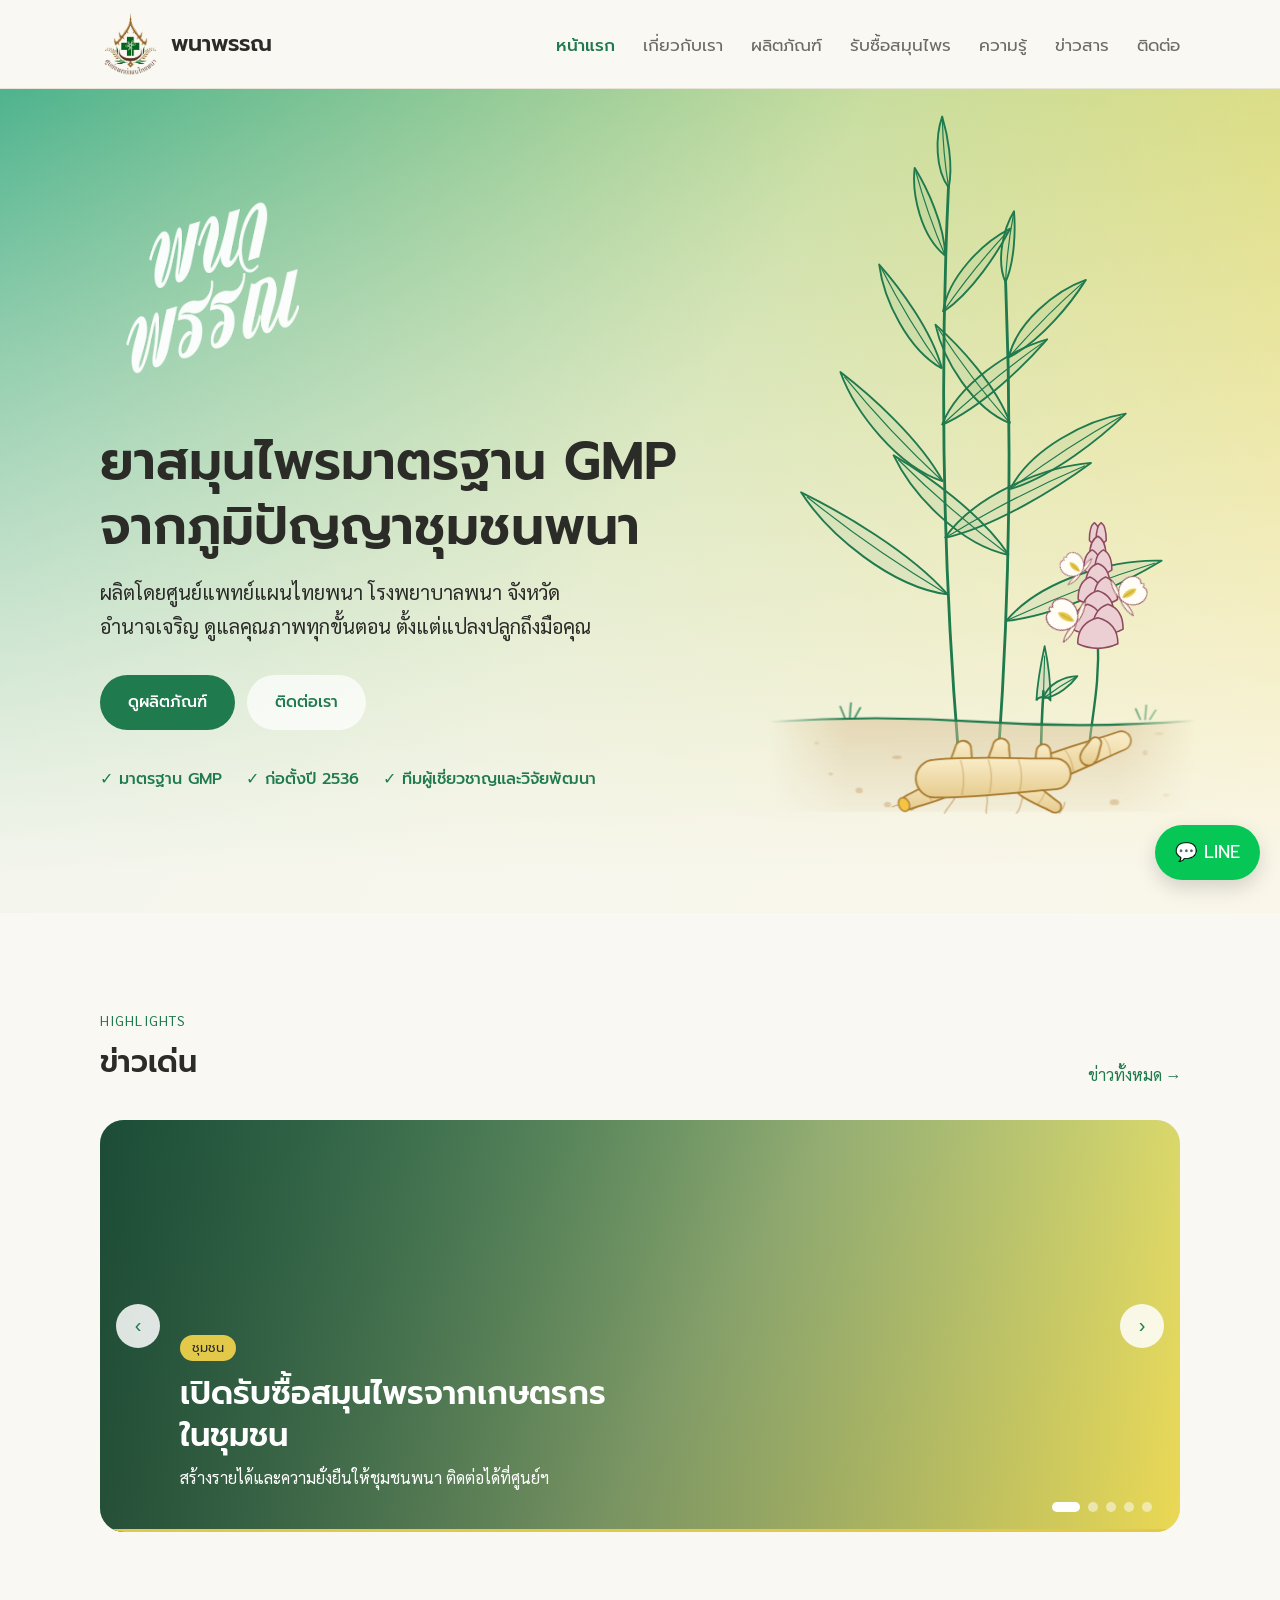
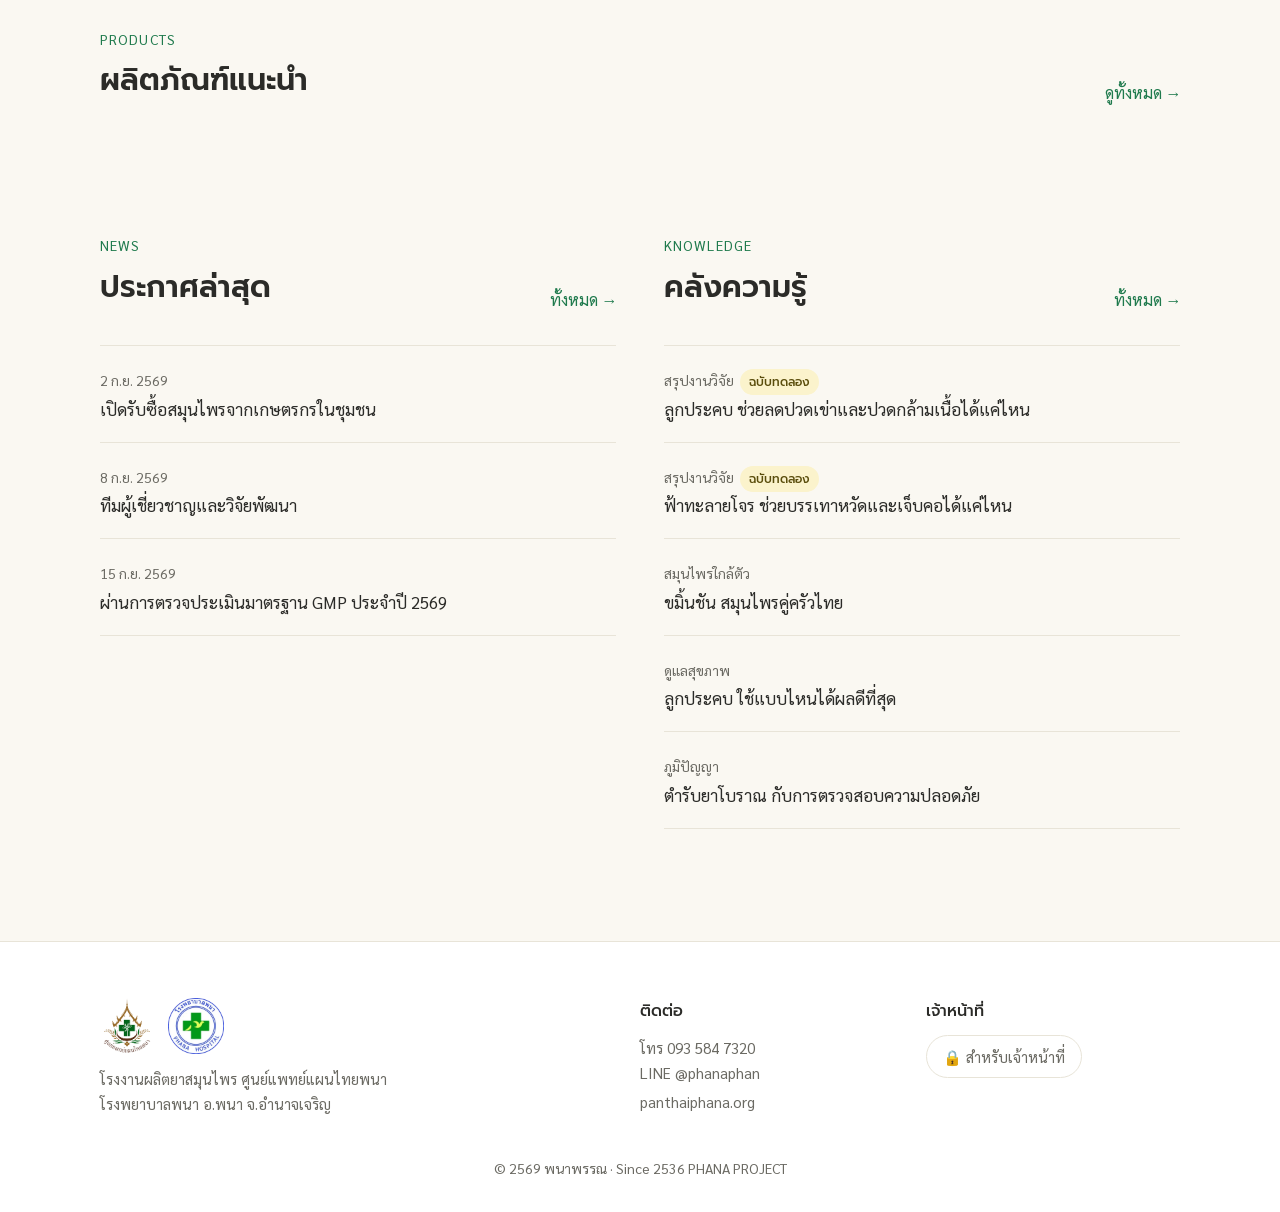
==== commit 3505895c: "Research page 2 (trial): Thai herbal compress for knee osteoarthritis and muscle pain Listed first i" ====
--- a/index.html
+++ b/index.html
@@ -76,7 +76,7 @@
 <script src="assets/data.js?v=20261105v"></script>
 <script src="assets/plai.js?v=20261105v"></script>
 <script src="assets/main.js?v=20261105v"></script>
-<script src="research/index.js?v=20261105v"></script>
+<script src="research/index.js?v=20261105w"></script>
 <script src="assets/research-list.js?v=20261105v"></script>
 </body>
 </html>
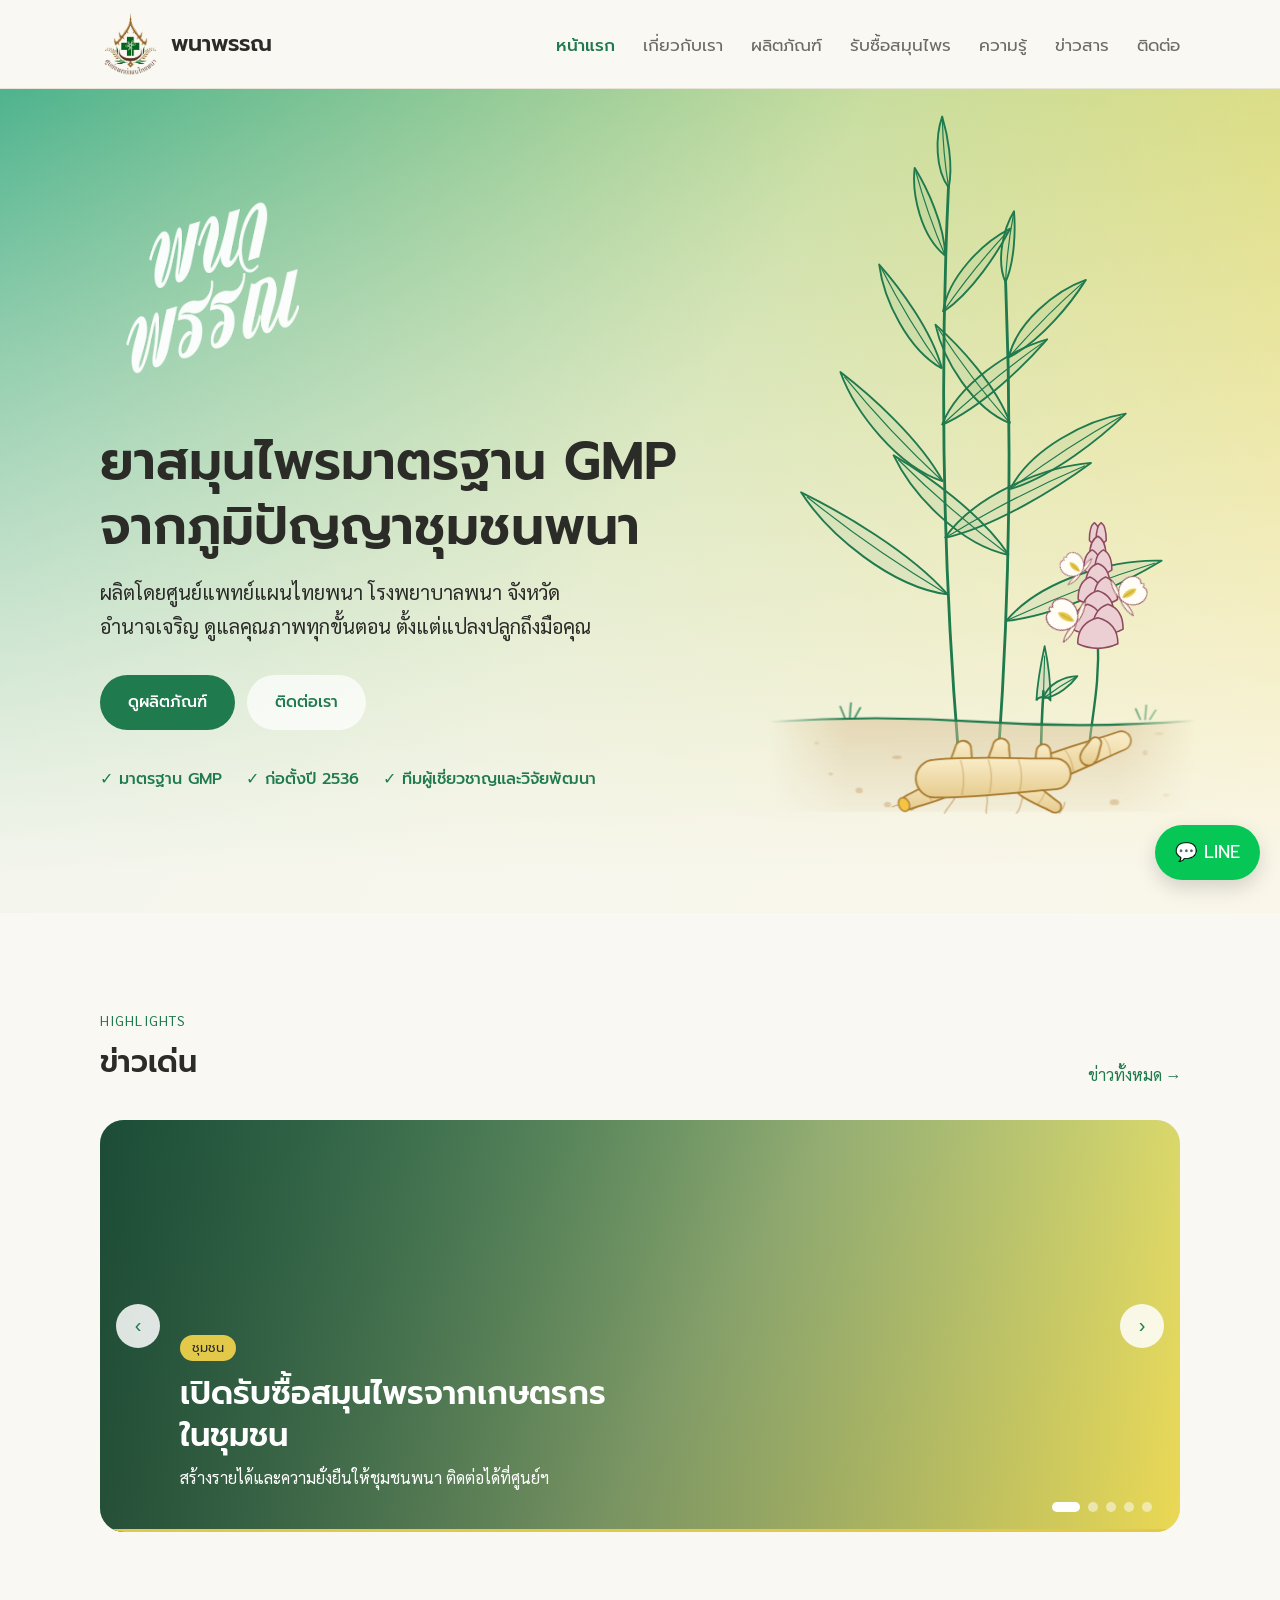
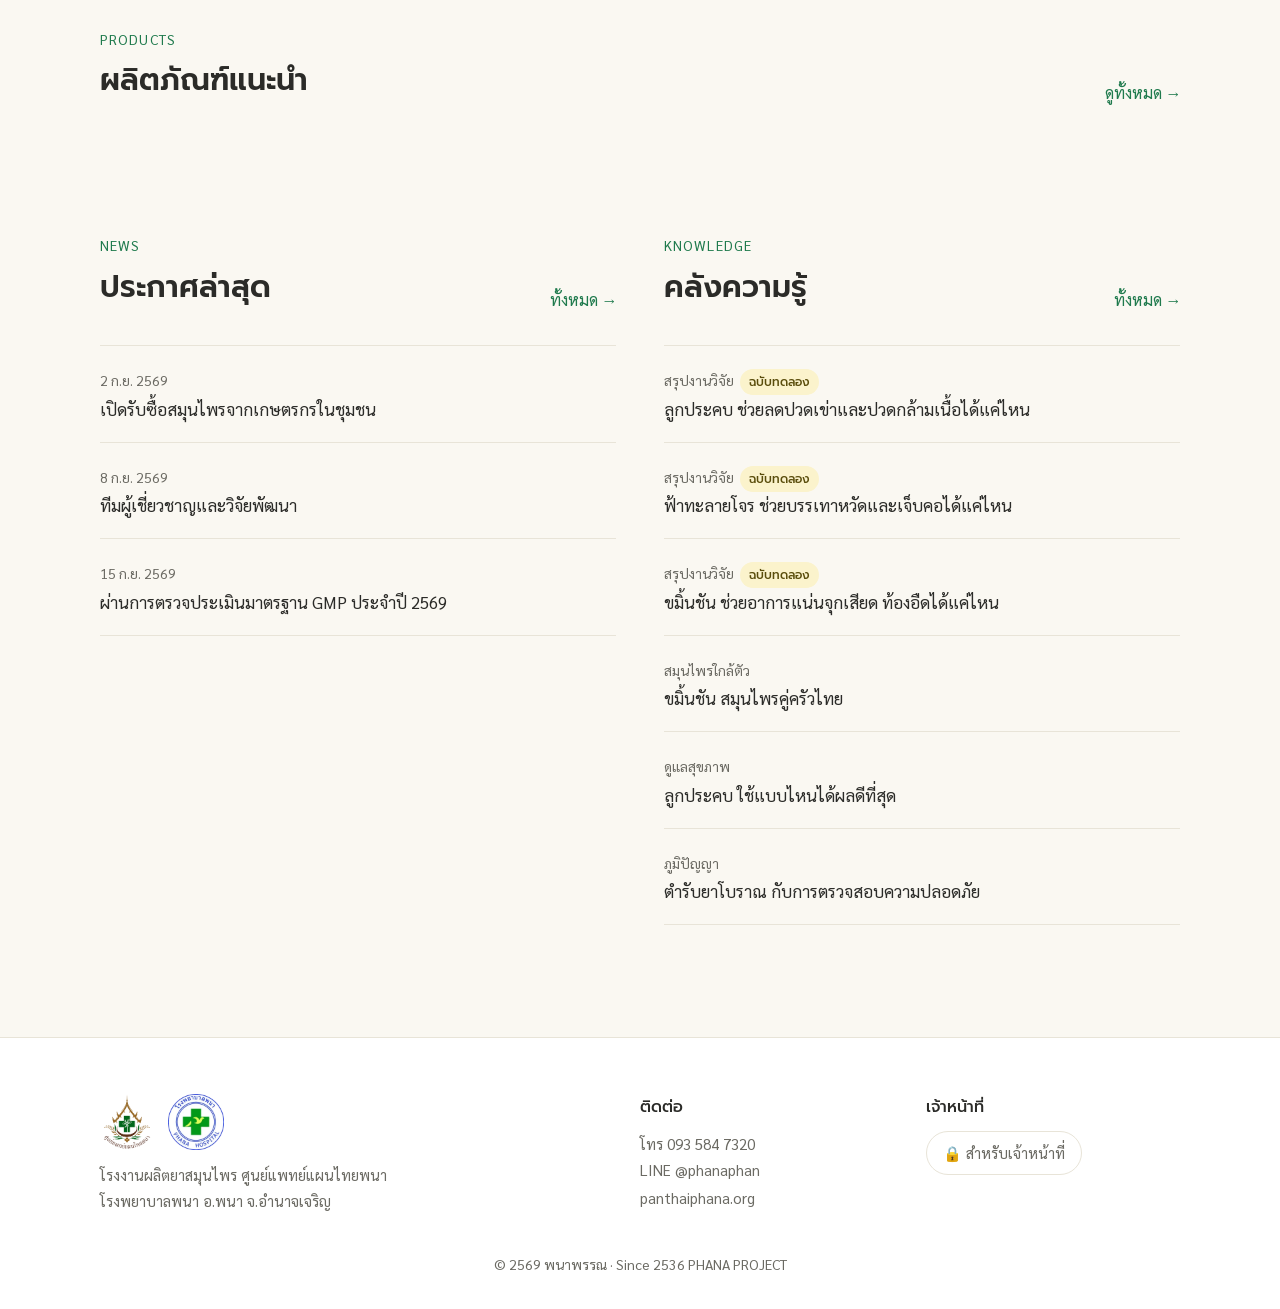
==== commit 12763c4d: "Research pages 3-8 (trial): turmeric, chilli gel, Vernonia, Clinacanthus, Plai, Cissus - Six new one" ====
--- a/index.html
+++ b/index.html
@@ -9,8 +9,8 @@
 <link rel="preconnect" href="https://fonts.googleapis.com">
 <link rel="preconnect" href="https://fonts.gstatic.com" crossorigin>
 <link href="https://fonts.googleapis.com/css2?family=Prompt:wght@400;500;600&family=Sarabun:wght@400;500&display=swap" rel="stylesheet">
-<link rel="stylesheet" href="assets/style.css?v=20261105v">
-<link rel="stylesheet" href="assets/research.css?v=20261105v">
+<link rel="stylesheet" href="assets/style.css?v=20261105z">
+<link rel="stylesheet" href="assets/research.css?v=20261105z">
 </head>
 <body data-page="index">
 <div id="site-header"></div>
@@ -73,10 +73,10 @@
 </main>
 
 <div id="site-footer"></div>
-<script src="assets/data.js?v=20261105v"></script>
-<script src="assets/plai.js?v=20261105v"></script>
-<script src="assets/main.js?v=20261105v"></script>
-<script src="research/index.js?v=20261105w"></script>
-<script src="assets/research-list.js?v=20261105v"></script>
+<script src="assets/data.js?v=20261105z"></script>
+<script src="assets/plai.js?v=20261105z"></script>
+<script src="assets/main.js?v=20261105z"></script>
+<script src="research/index.js?v=20261105z"></script>
+<script src="assets/research-list.js?v=20261105z"></script>
 </body>
 </html>
--- a/assets/style.css
+++ b/assets/style.css
@@ -479,3 +479,6 @@
 .pager button.on { background: var(--green); border-color: var(--green); color: #fff; }
 .pager button:disabled { opacity: .4; cursor: default; }
 .pager span { color: var(--muted); padding: 0 2px; }
+
+/* Search box in the page hero (knowledge, news) */
+.page-hero .search { display: block; width: min(100%, 460px); margin-top: 20px; background: rgba(255, 255, 255, .92); }
--- a/assets/research.css
+++ b/assets/research.css
@@ -160,7 +160,7 @@
 
 /* One A4 page: answer, chart, safety, sources. Folded detail stays folded. */
 @media print {
-  @page { size: A4; margin: 12mm 14mm; }
+  @page { size: A4; margin: 10mm 12mm; }
   html, body { background: #fff !important; }
   body { font-size: 9.6pt; line-height: 1.45; -webkit-print-color-adjust: exact; print-color-adjust: exact; }
   header, footer, .line-fab, .leaves, .crumb, .rp-actions, .rp-how, .rp-extra, #site-footer { display: none !important; }
@@ -174,14 +174,14 @@
   .rp-hero .meta { font-size: 8.6pt; }
   .rp-hero .tag { background: var(--green-soft); }
   .rp-draft { margin: 6pt 0 0; padding: 3pt 8pt; font-size: 8.4pt; border-radius: 4pt; }
-  .rp > section { margin-top: 11pt; }
+  .rp > section { margin-top: 7pt; }
   .rp h2 { font-size: 13pt; margin: 0 0 3pt; }
   .rp h3 { font-size: 10pt; margin: 0 0 3pt; }
   .rp li { padding-left: 11pt; margin: 0 0 2.5pt; }
   .rp li::before { width: 4.5pt; height: 4.5pt; top: .62em; left: 0; }
   .rp-sub { font-size: 9pt; }
   .rp .rp-summary { padding: 8pt 12pt 3pt; border-radius: 6pt; }
-  .rp-summary dl > div { grid-template-columns: 24% minmax(0, 1fr); padding: 3.5pt 0; gap: 2pt 10pt; }
+  .rp-summary dl > div { grid-template-columns: 24% minmax(0, 1fr); padding: 2.5pt 0; gap: 2pt 10pt; }
   .rp-summary dt { font-size: 9pt; }
   .rp-summary dd { font-size: 10pt; line-height: 1.4; }
   .rp-forest { margin: 8pt 0 0; }
@@ -209,3 +209,37 @@
   .rp-sources summary::after { display: none; }
   .rp a { color: inherit !important; text-decoration: none !important; }
 }
+
+/* Findings as answer rows: results without one shared scale (assets/research.js points()) */
+.rp .rp-pt { align-items: start; }
+.rp-pt-body p { margin: 2px 0 0; font-size: 16px; line-height: 1.6; }
+.rp-p100 { display: grid; gap: 6px; margin-top: 8px; }
+.rp-p100-row { display: grid; grid-template-columns: minmax(0, 132px) minmax(0, 1fr) 76px; gap: 10px; align-items: center; font-size: 14px; }
+.rp-p100-bar { height: 12px; border-radius: 6px; background: var(--rp-z0); overflow: hidden; }
+.rp-p100-bar i { display: block; height: 100%; border-radius: 6px; background: var(--green); }
+.rp-p100-row.is-ref .rp-p100-bar i { background: #A9A79C; }
+.rp-p100-row b { font: 500 16px/1 "Prompt", sans-serif; font-variant-numeric: tabular-nums; white-space: nowrap; }
+.rp-p100-row b small { font: 400 12px/1 "Sarabun", sans-serif; color: var(--muted); }
+@media (max-width: 640px) {
+  .rp-p100-row { grid-template-columns: minmax(0, 104px) minmax(0, 1fr) 70px; gap: 8px; }
+}
+@media print {
+  .rp-pt-body p { font-size: 9.2pt; line-height: 1.4; margin: 0; }
+  .rp-p100 { gap: 2pt; margin-top: 3pt; }
+  .rp-p100-row { grid-template-columns: 30% minmax(0, 1fr) 15%; gap: 6pt; font-size: 8.4pt; }
+  .rp-p100-bar { height: 6pt; border-radius: 3pt; }
+  .rp-p100-bar i { border-radius: 3pt; }
+  .rp-p100-row b { font-size: 9pt; }
+  .rp-p100-row b small { font-size: 7pt; }
+}
+/* Answer rows: a hairline between rows so each result reads as one block on a phone */
+.rp .rp-points > .rp-pt + .rp-pt { border-top: 1px solid var(--line); padding-top: 14px; }
+@media print {
+  .rp .rp-points > .rp-pt + .rp-pt { padding-top: 5pt; }
+}
+/* Plain meaning of a word used in the summary, e.g. ยาหลอก (assets/research.js GLOSSARY) */
+.rp .rp-summary .rp-gloss { margin: 2px 0 16px; padding-top: 12px; border-top: 1px solid rgba(31, 122, 77, .16); font-size: 15px; line-height: 1.6; color: #4F5B53; }
+.rp-gloss b { color: var(--rp-deep); font-weight: 600; }
+@media print {
+  .rp .rp-summary .rp-gloss { margin: 1pt 0 4pt; padding-top: 3pt; font-size: 8.4pt; line-height: 1.35; }
+}
